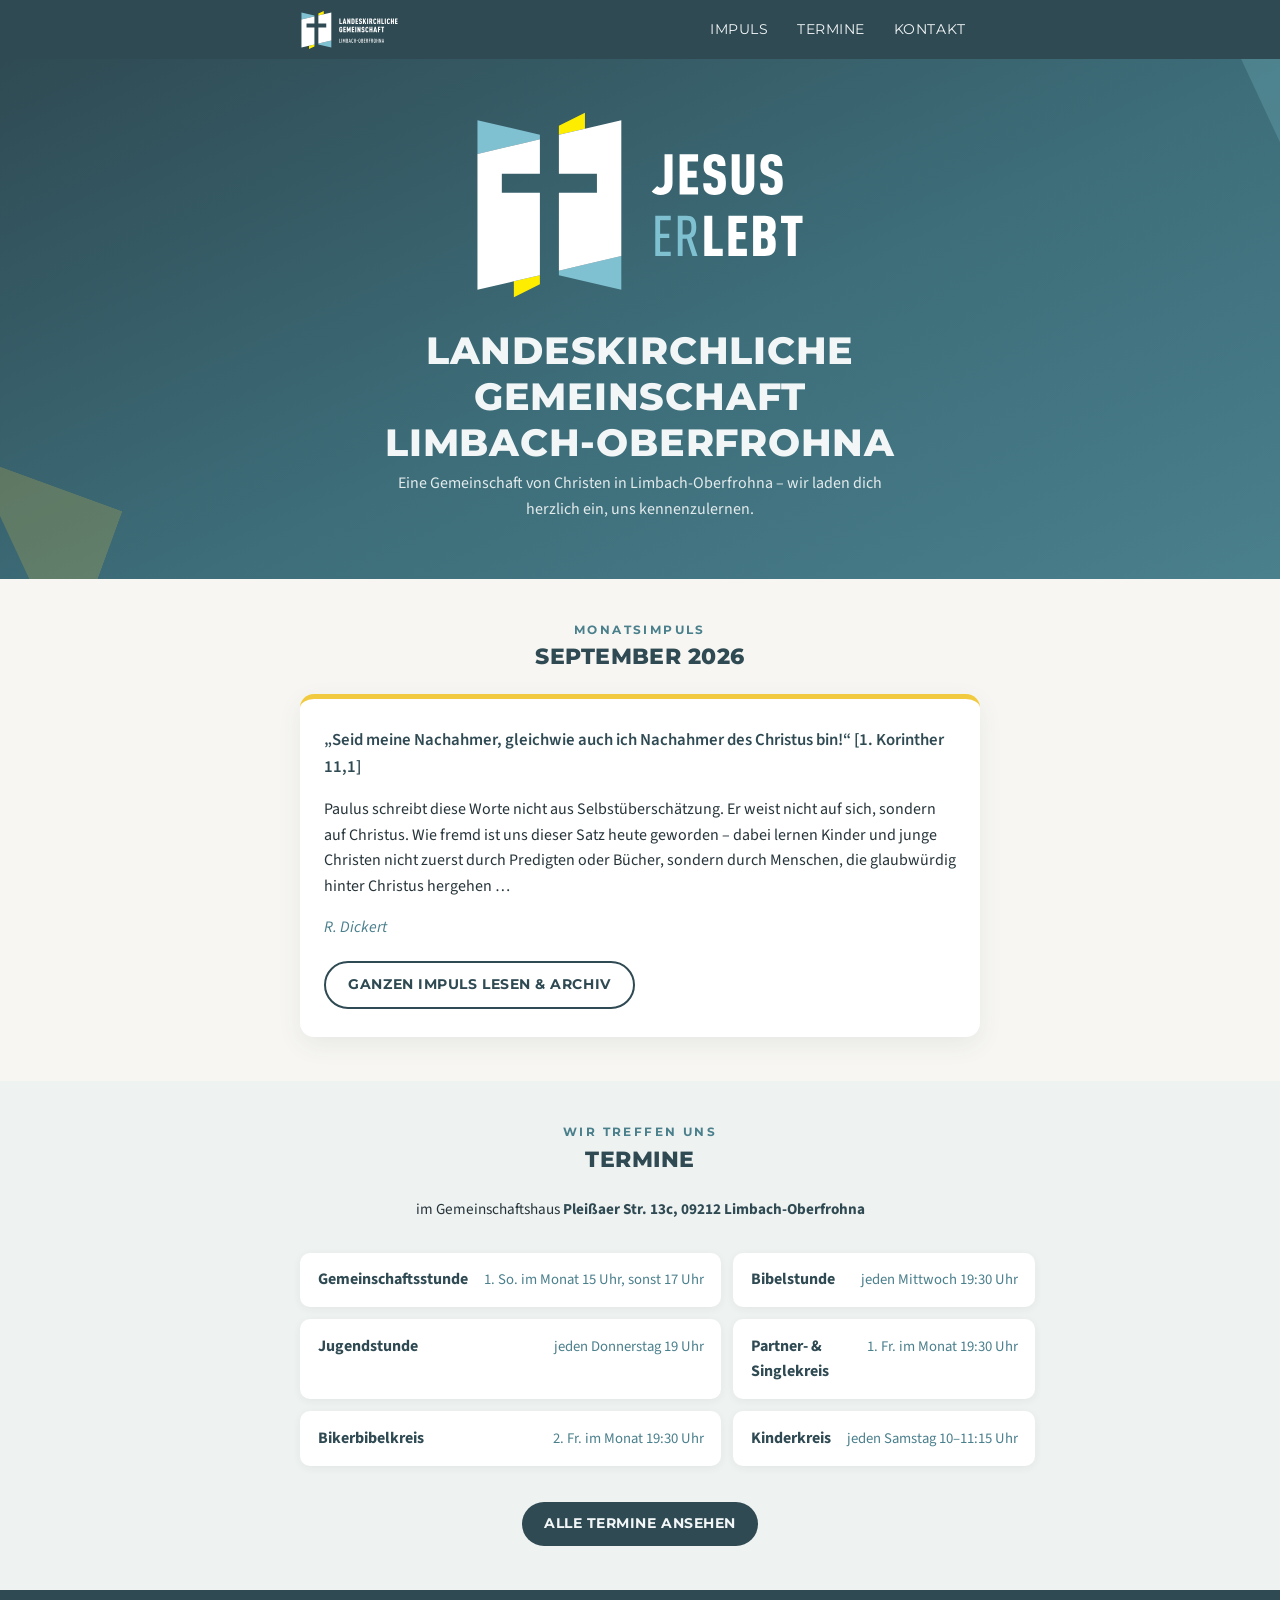
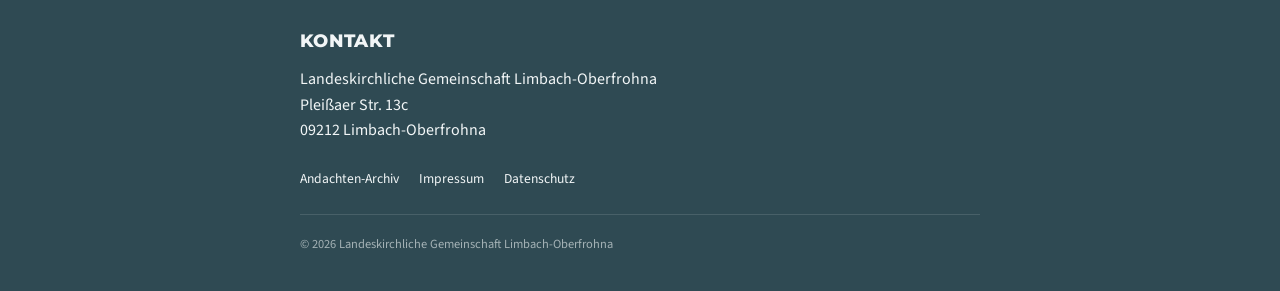
==== index.html @ 99385f54 "Termine-Bereich vereinfachen: eigene Termine-Seite Startseite entschlackt: unter dem Monatsimpuls bl" ====
<!doctype html>
<html lang="de">
<head>
  <meta charset="UTF-8">
  <meta name="viewport" content="width=device-width, initial-scale=1">
  <title>Landeskirchliche Gemeinschaft Limbach-Oberfrohna</title>
  <meta name="description" content="Landeskirchliche Gemeinschaft Limbach-Oberfrohna – Termine und monatlicher Impuls. Wir treffen uns im Gemeinschaftshaus Pleißaer Str. 13c.">
  <link rel="icon" href="assets/img/logo.svg" type="image/svg+xml">
  <link rel="preconnect" href="https://fonts.googleapis.com">
  <link rel="preconnect" href="https://fonts.gstatic.com" crossorigin>
  <link href="https://fonts.googleapis.com/css2?family=Montserrat:wght@700;800&family=Source+Sans+3:wght@400;600;700&display=swap" rel="stylesheet">
  <link rel="stylesheet" href="assets/css/style.css">
</head>
<body>

  <header class="site-header">
    <div class="container">
      <a href="#top" class="brand">
        <img src="assets/img/logo-navi.svg" alt="Landeskirchliche Gemeinschaft Limbach-Oberfrohna">
      </a>
      <button class="nav-toggle" aria-label="Menü öffnen" aria-expanded="false">&#9776;</button>
      <nav class="main-nav">
        <a href="#impuls">Impuls</a>
        <a href="#termine">Termine</a>
        <a href="#kontakt">Kontakt</a>
      </nav>
    </div>
  </header>

  <main id="top">

    <section class="hero">
      <div class="container">
        <img class="hero-logo" src="assets/img/logo-jesus-erlebt.svg" alt="Jesus erlebt – Landeskirchliche Gemeinschaft Limbach-Oberfrohna">
        <h1>Landeskirchliche Gemeinschaft<br>Limbach-Oberfrohna</h1>
        <p class="lead">Eine Gemeinschaft von Christen in Limbach-Oberfrohna – wir laden dich herzlich ein, uns kennenzulernen.</p>
      </div>
    </section>

    <section id="impuls">
      <div class="container">
        <h2 class="section-title"><span class="kicker">Monatsimpuls</span>September 2026</h2>
        <div class="impuls-card">
          <blockquote>„Seid meine Nachahmer, gleichwie auch ich Nachahmer des Christus bin!“ [1. Korinther 11,1]</blockquote>
          <p>Paulus schreibt diese Worte nicht aus Selbstüberschätzung. Er weist nicht auf sich, sondern auf Christus. Wie fremd ist uns dieser Satz heute geworden – dabei lernen Kinder und junge Christen nicht zuerst durch Predigten oder Bücher, sondern durch Menschen, die glaubwürdig hinter Christus hergehen …</p>
          <p class="impuls-author">R. Dickert</p>
          <a class="btn btn-outline" href="archiv.html">Ganzen Impuls lesen &amp; Archiv</a>
        </div>
      </div>
    </section>

    <section id="termine" class="termine">
      <div class="container">
        <h2 class="section-title"><span class="kicker">Wir treffen uns</span>Termine</h2>

        <p class="meeting-place">im Gemeinschaftshaus <strong>Pleißaer Str. 13c, 09212 Limbach-Oberfrohna</strong></p>

        <ul class="schedule-list">
          <li><span class="what">Gemeinschaftsstunde</span><span class="when">1. So. im Monat 15 Uhr, sonst 17 Uhr</span></li>
          <li><span class="what">Bibelstunde</span><span class="when">jeden Mittwoch 19:30 Uhr</span></li>
          <li><span class="what">Jugendstunde</span><span class="when">jeden Donnerstag 19 Uhr</span></li>
          <li><span class="what">Partner- &amp; Singlekreis</span><span class="when">1. Fr. im Monat 19:30 Uhr</span></li>
          <li><span class="what">Bikerbibelkreis</span><span class="when">2. Fr. im Monat 19:30 Uhr</span></li>
          <li><span class="what">Kinderkreis</span><span class="when">jeden Samstag 10–11:15 Uhr</span></li>
        </ul>

        <div class="termine-cta">
          <a class="btn" href="termine.html">Alle Termine ansehen</a>
        </div>
      </div>
    </section>

  </main>

  <footer class="site-footer" id="kontakt">
    <div class="container">
      <h2>Kontakt</h2>
      <address>
        Landeskirchliche Gemeinschaft Limbach-Oberfrohna<br>
        Pleißaer Str. 13c<br>
        09212 Limbach-Oberfrohna
      </address>
      <ul class="footer-links">
        <li><a href="archiv.html">Andachten-Archiv</a></li>
        <li><a href="impressum.html">Impressum</a></li>
        <li><a href="datenschutz.html">Datenschutz</a></li>
      </ul>
      <p class="copyright">© <span id="year">2026</span> Landeskirchliche Gemeinschaft Limbach-Oberfrohna</p>
    </div>
  </footer>

  <script src="assets/js/main.js"></script>
</body>
</html>
---- assets/css/style.css ----
/* ==========================================================
   Landeskirchliche Gemeinschaft Limbach-Oberfrohna
   Mobile-first Stylesheet
   ========================================================== */

:root {
  --color-dark: #2f4a53;
  --color-dark-2: #3d6e7a;
  --color-teal: #4a7f8c;
  --color-teal-light: #7fc1cc;
  --color-yellow: #f2ca3f;
  --color-bg: #f7f6f2;
  --color-text: #26343a;
  --color-text-light: #f2f6f7;
  --font-heading: 'Montserrat', 'Segoe UI', Arial, sans-serif;
  --font-body: 'Source Sans 3', 'Segoe UI', Arial, sans-serif;
  --max-width: 720px;
}

* { box-sizing: border-box; }

html {
  scroll-behavior: smooth;
  background: var(--color-dark);
  overflow-x: hidden;
}

body {
  margin: 0;
  font-family: var(--font-body);
  color: var(--color-text);
  background: var(--color-bg);
  line-height: 1.6;
  overflow-x: hidden;
}

img { max-width: 100%; display: block; }

a { color: inherit; }

h1, h2, h3 {
  font-family: var(--font-heading);
  font-weight: 800;
  text-transform: uppercase;
  letter-spacing: 0.02em;
  line-height: 1.2;
}

.container {
  max-width: var(--max-width);
  margin: 0 auto;
  padding: 0 1.25rem;
}

/* ---------- Header ---------- */

.site-header {
  position: sticky;
  top: 0;
  z-index: 50;
  background: var(--color-dark);
  color: var(--color-text-light);
}

.site-header .container {
  position: relative;
  display: flex;
  align-items: center;
  justify-content: space-between;
  padding-top: 0.6rem;
  padding-bottom: 0.6rem;
}

.brand {
  display: flex;
  align-items: center;
  gap: 0.6rem;
  text-decoration: none;
  color: var(--color-text-light);
}

.brand img { height: 40px; width: auto; max-width: 70vw; }

.nav-toggle {
  background: none;
  border: 0;
  color: var(--color-text-light);
  font-size: 1.6rem;
  line-height: 1;
  padding: 0.25rem 0.4rem;
  cursor: pointer;
}

.main-nav {
  display: none;
  flex-direction: column;
  position: absolute;
  top: 100%;
  left: 0;
  right: 0;
  background: var(--color-dark);
  border-top: 1px solid rgba(255,255,255,0.12);
  box-shadow: 0 8px 16px rgba(0,0,0,0.15);
}

.main-nav.open { display: flex; }

.main-nav a {
  display: block;
  padding: 0.85rem 1.25rem;
  color: var(--color-text-light);
  text-decoration: none;
  font-family: var(--font-heading);
  font-size: 0.85rem;
  letter-spacing: 0.04em;
  text-transform: uppercase;
  border-top: 1px solid rgba(255,255,255,0.08);
}

.main-nav a:hover { color: var(--color-yellow); }

/* ---------- Hero ---------- */

.hero {
  position: relative;
  overflow: hidden;
  background: linear-gradient(155deg, var(--color-dark) 0%, var(--color-dark-2) 55%, var(--color-teal) 100%);
  color: var(--color-text-light);
  padding: 3rem 0 3.5rem;
  margin-top: -1px;
  text-align: center;
}

.hero::before,
.hero::after {
  content: "";
  position: absolute;
  opacity: 0.5;
}

.hero::before {
  width: 220px;
  height: 220px;
  background: var(--color-teal-light);
  top: -90px;
  right: -80px;
  transform: rotate(20deg);
  clip-path: polygon(0 0, 100% 0, 100% 100%);
  opacity: 0.25;
}

.hero::after {
  width: 160px;
  height: 160px;
  background: var(--color-yellow);
  bottom: -60px;
  left: -60px;
  transform: rotate(20deg);
  clip-path: polygon(0 0, 100% 0, 100% 100%);
  opacity: 0.2;
}

.hero-logo {
  width: min(340px, 82%);
  height: auto;
  margin: 0 auto 1.5rem;
  position: relative;
  z-index: 1;
}

.hero h1 {
  font-size: 1.9rem;
  margin: 0 0 0.35rem;
  position: relative;
  z-index: 1;
}

.hero p.lead {
  max-width: 32rem;
  margin: 0 auto;
  color: var(--color-text-light);
  opacity: 0.92;
  position: relative;
  z-index: 1;
}

/* ---------- Sections ---------- */

section { padding: 2.75rem 0; }

.section-title {
  font-size: 1.4rem;
  color: var(--color-dark);
  margin: 0 0 1.5rem;
  text-align: center;
}

.section-title .kicker {
  display: block;
  font-family: var(--font-heading);
  font-size: 0.75rem;
  font-weight: 700;
  letter-spacing: 0.2em;
  color: var(--color-teal);
  margin-bottom: 0.4rem;
}

/* ---------- Impuls ---------- */

.impuls-card {
  background: #fff;
  border-radius: 14px;
  padding: 1.75rem 1.5rem;
  box-shadow: 0 8px 24px rgba(47, 74, 83, 0.08);
  border-top: 5px solid var(--color-yellow);
}

.impuls-card blockquote {
  margin: 0 0 1rem;
  font-size: 1.05rem;
  font-weight: 600;
  color: var(--color-dark);
}

.impuls-card p { margin: 0 0 1rem; }

.impuls-author {
  font-style: italic;
  color: var(--color-teal);
  margin-bottom: 1.25rem !important;
}

.btn {
  display: inline-block;
  font-family: var(--font-heading);
  font-weight: 700;
  font-size: 0.85rem;
  letter-spacing: 0.04em;
  text-transform: uppercase;
  text-decoration: none;
  padding: 0.7rem 1.4rem;
  border-radius: 999px;
  background: var(--color-dark);
  color: var(--color-text-light);
  transition: background 0.2s ease;
}

.btn:hover { background: var(--color-teal); }

.btn-outline {
  background: transparent;
  border: 2px solid var(--color-dark);
  color: var(--color-dark);
}

/* ---------- Termine ---------- */

.termine { background: #eef2f0; }

.schedule-list {
  list-style: none;
  margin: 0 0 2.25rem;
  padding: 0;
  display: grid;
  gap: 0.75rem;
}

.schedule-list li {
  background: #fff;
  border-radius: 10px;
  padding: 0.9rem 1.1rem;
  display: flex;
  justify-content: space-between;
  align-items: baseline;
  gap: 1rem;
  box-shadow: 0 2px 8px rgba(47, 74, 83, 0.06);
}

.schedule-list .what {
  font-weight: 700;
  color: var(--color-dark);
}

.schedule-list .when {
  color: var(--color-teal);
  font-size: 0.92rem;
  text-align: right;
  white-space: nowrap;
}

.meeting-place {
  text-align: center;
  color: var(--color-text);
  margin-bottom: 2rem;
  font-size: 0.95rem;
}

.meeting-place strong { color: var(--color-dark); }

.termine-cta {
  text-align: center;
  margin-top: 0.5rem;
}

.termine h3 {
  font-size: 1rem;
  color: var(--color-dark);
  margin: 2rem 0 0.75rem;
}

/* ---------- Termine-Seite ---------- */

.next-hint {
  text-align: center;
  font-size: 0.9rem;
  color: #6b7a7e;
  margin: -1rem 0 2rem;
}

.next-hint .hl {
  color: var(--color-dark);
  font-weight: 700;
  background: rgba(242, 202, 63, 0.35);
  padding: 0.05em 0.35em;
  border-radius: 4px;
}

.page-content.termine h2 {
  font-size: 1.05rem;
  color: var(--color-dark);
  margin: 2.25rem 0 0.75rem;
}

tr.is-next td {
  background: rgba(242, 202, 63, 0.18);
  font-weight: 700;
  color: var(--color-dark);
}

tr.is-next td:first-child {
  box-shadow: inset 4px 0 0 var(--color-yellow);
}

.table-scroll {
  overflow-x: auto;
  background: #fff;
  border-radius: 10px;
  box-shadow: 0 2px 8px rgba(47, 74, 83, 0.06);
  margin-bottom: 1rem;
  -webkit-overflow-scrolling: touch;
}

table {
  width: 100%;
  border-collapse: collapse;
  font-size: 0.85rem;
  min-width: 420px;
}

caption {
  text-align: left;
  font-family: var(--font-heading);
  font-weight: 700;
  font-size: 0.78rem;
  letter-spacing: 0.05em;
  text-transform: uppercase;
  color: var(--color-teal);
  padding: 0.75rem 1rem 0.25rem;
}

th, td {
  text-align: left;
  padding: 0.55rem 0.75rem;
  border-bottom: 1px solid #e7e9e5;
  white-space: nowrap;
}

th {
  font-family: var(--font-heading);
  font-size: 0.7rem;
  letter-spacing: 0.04em;
  text-transform: uppercase;
  color: var(--color-dark);
}

tr:last-child td { border-bottom: none; }

.table-note {
  font-size: 0.82rem;
  color: #6b7a7e;
  text-align: center;
  margin: 0.5rem 0 0;
}

/* ---------- Footer ---------- */

.site-footer {
  background: var(--color-dark);
  color: var(--color-text-light);
  padding: 2.5rem 0 1.5rem;
}

.site-footer h2 {
  color: var(--color-text-light);
  font-size: 1.1rem;
  margin: 0 0 1rem;
}

.site-footer address {
  font-style: normal;
  margin-bottom: 1.5rem;
}

.footer-links {
  display: flex;
  flex-wrap: wrap;
  gap: 0.5rem 1.25rem;
  list-style: none;
  padding: 0;
  margin: 0 0 1.5rem;
  font-size: 0.85rem;
}

.footer-links a { text-decoration: none; }
.footer-links a:hover { color: var(--color-yellow); }

.copyright {
  font-size: 0.78rem;
  color: rgba(242,246,247,0.6);
  border-top: 1px solid rgba(255,255,255,0.12);
  padding-top: 1.25rem;
}

/* ---------- Simple pages (Archiv, Impressum, Datenschutz) ---------- */

.page-hero {
  background: var(--color-dark);
  color: var(--color-text-light);
  padding: 2.5rem 0;
  text-align: center;
}

.page-hero h1 { font-size: 1.6rem; margin: 0; }

.page-content { padding: 2.5rem 0 3.5rem; }

.page-content h2 { font-size: 1.15rem; color: var(--color-dark); margin-top: 2rem; }

.back-link {
  display: inline-block;
  margin-bottom: 1.5rem;
  font-size: 0.85rem;
  color: var(--color-teal);
  text-decoration: none;
}

.archive-entry {
  background: #fff;
  border-radius: 14px;
  padding: 1.5rem;
  box-shadow: 0 8px 24px rgba(47, 74, 83, 0.08);
  border-top: 5px solid var(--color-yellow);
  margin-bottom: 1.5rem;
}

.archive-entry time {
  display: block;
  font-family: var(--font-heading);
  font-size: 0.72rem;
  letter-spacing: 0.1em;
  text-transform: uppercase;
  color: var(--color-teal);
  margin-bottom: 0.5rem;
}

/* ---------- Larger screens ---------- */

@media (min-width: 640px) {
  .nav-toggle { display: none; }

  .main-nav {
    display: flex !important;
    flex-direction: row;
    position: static;
    background: none;
    border: 0;
    box-shadow: none;
  }

  .main-nav a {
    border-top: 0;
    padding: 0.4rem 0.9rem;
  }

  .hero h1 { font-size: 2.4rem; }

  .schedule-list { grid-template-columns: 1fr 1fr; }
}
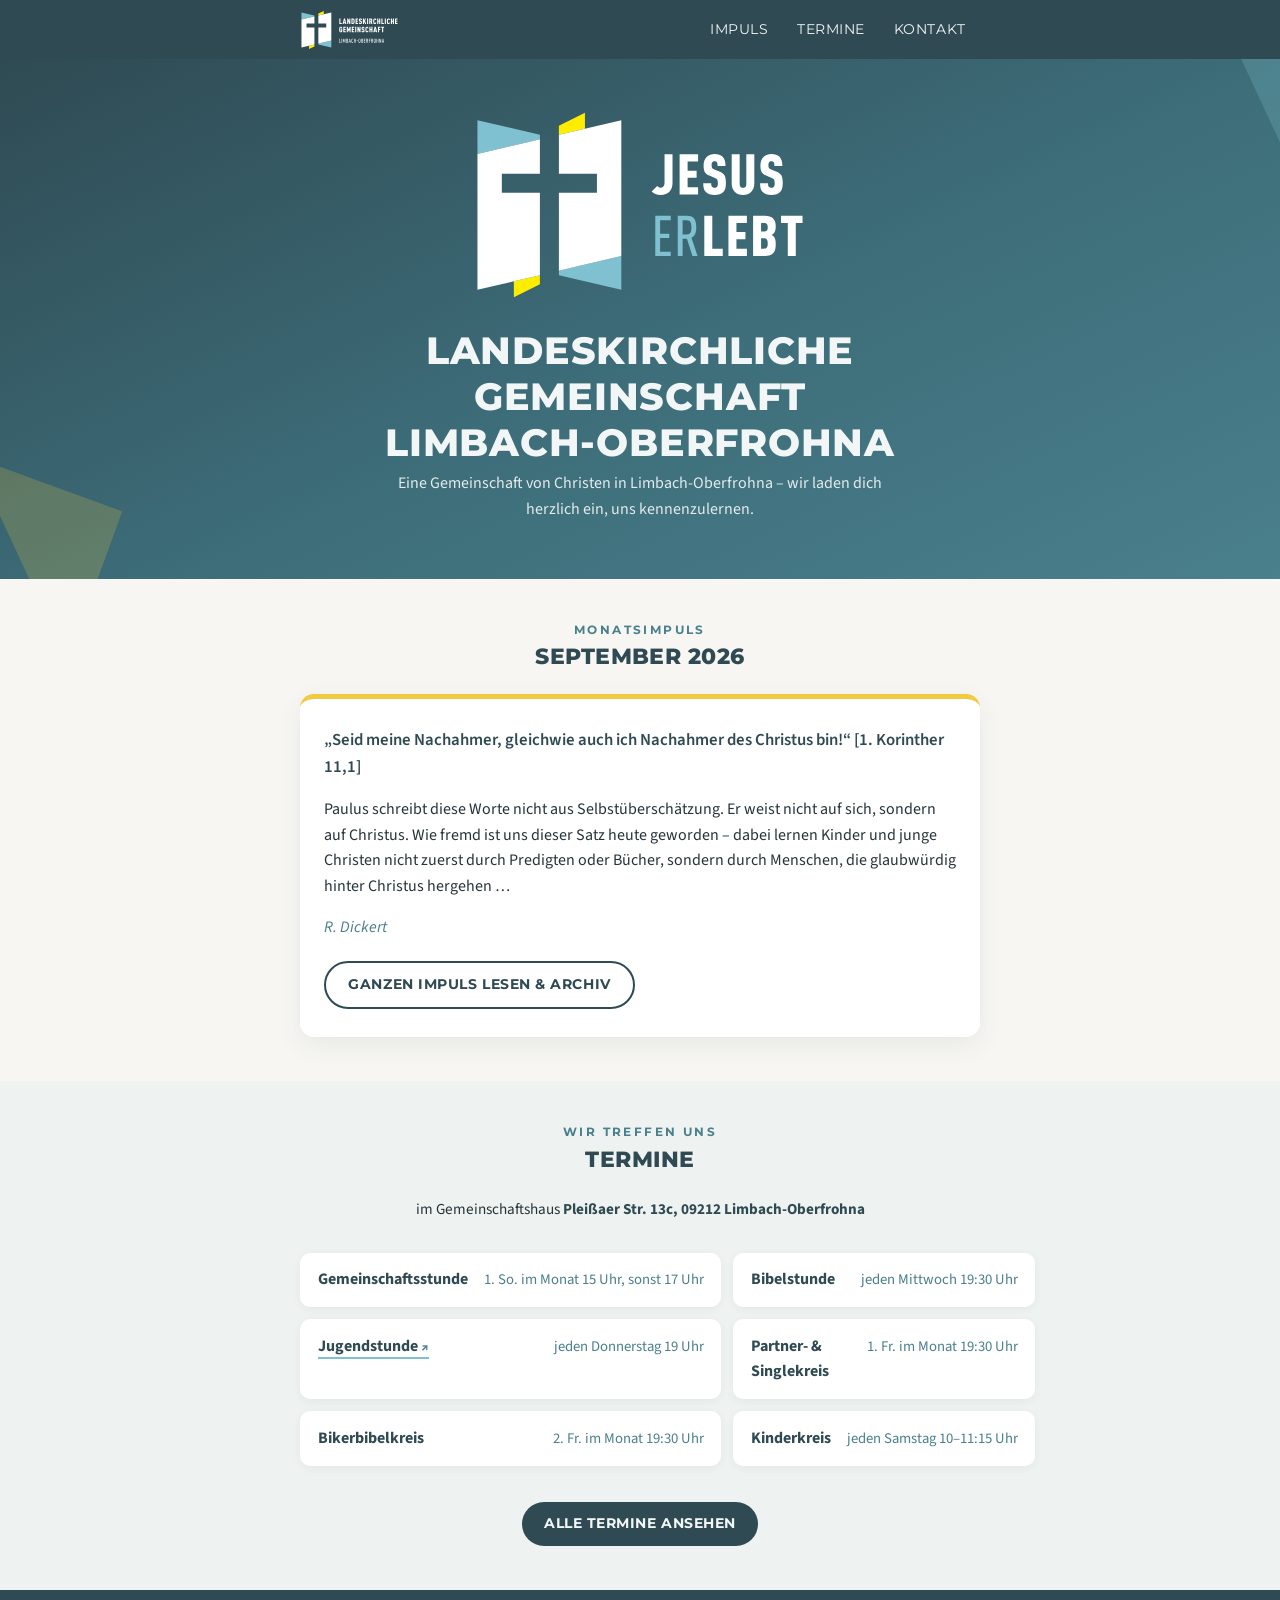
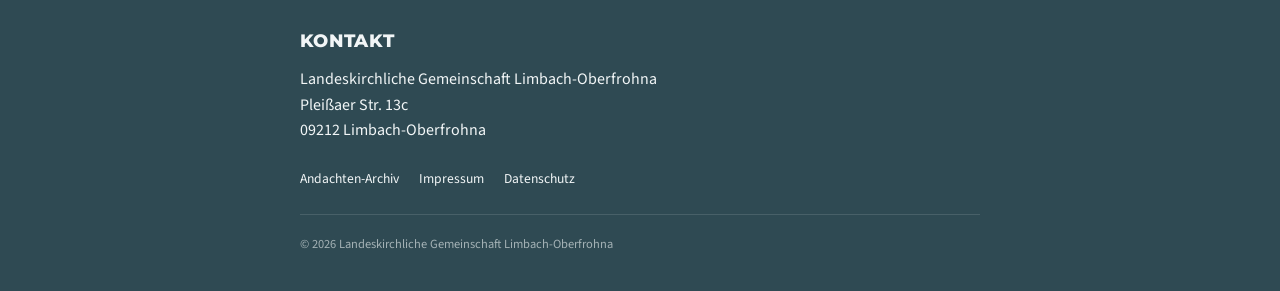
==== commit 5338911d: "Menü-Link auf Termine-Seite + ec-lo.de-Link für Jugend - Menüpunkt "Termine" verweist jetzt auf term" ====
--- a/index.html
+++ b/index.html
@@ -21,7 +21,7 @@
       <button class="nav-toggle" aria-label="Menü öffnen" aria-expanded="false">&#9776;</button>
       <nav class="main-nav">
         <a href="#impuls">Impuls</a>
-        <a href="#termine">Termine</a>
+        <a href="termine.html">Termine</a>
         <a href="#kontakt">Kontakt</a>
       </nav>
     </div>
@@ -58,7 +58,7 @@
         <ul class="schedule-list">
           <li><span class="what">Gemeinschaftsstunde</span><span class="when">1. So. im Monat 15 Uhr, sonst 17 Uhr</span></li>
           <li><span class="what">Bibelstunde</span><span class="when">jeden Mittwoch 19:30 Uhr</span></li>
-          <li><span class="what">Jugendstunde</span><span class="when">jeden Donnerstag 19 Uhr</span></li>
+          <li><span class="what"><a class="ext-link" href="https://ec-lo.de" target="_blank" rel="noopener">Jugendstunde</a></span><span class="when">jeden Donnerstag 19 Uhr</span></li>
           <li><span class="what">Partner- &amp; Singlekreis</span><span class="when">1. Fr. im Monat 19:30 Uhr</span></li>
           <li><span class="what">Bikerbibelkreis</span><span class="when">2. Fr. im Monat 19:30 Uhr</span></li>
           <li><span class="what">Kinderkreis</span><span class="when">jeden Samstag 10–11:15 Uhr</span></li>
--- a/assets/css/style.css
+++ b/assets/css/style.css
@@ -281,6 +281,23 @@
   color: var(--color-dark);
 }
 
+.schedule-list .what a {
+  color: var(--color-dark);
+  text-decoration: none;
+  border-bottom: 2px solid var(--color-teal-light);
+  transition: color 0.2s ease;
+}
+
+.schedule-list .what a:hover { color: var(--color-teal); }
+
+.ext-link::after {
+  content: "\2197"; /* ↗ */
+  font-size: 0.8em;
+  margin-left: 0.25em;
+  color: var(--color-teal);
+  border-bottom: 0;
+}
+
 .schedule-list .when {
   color: var(--color-teal);
   font-size: 0.92rem;
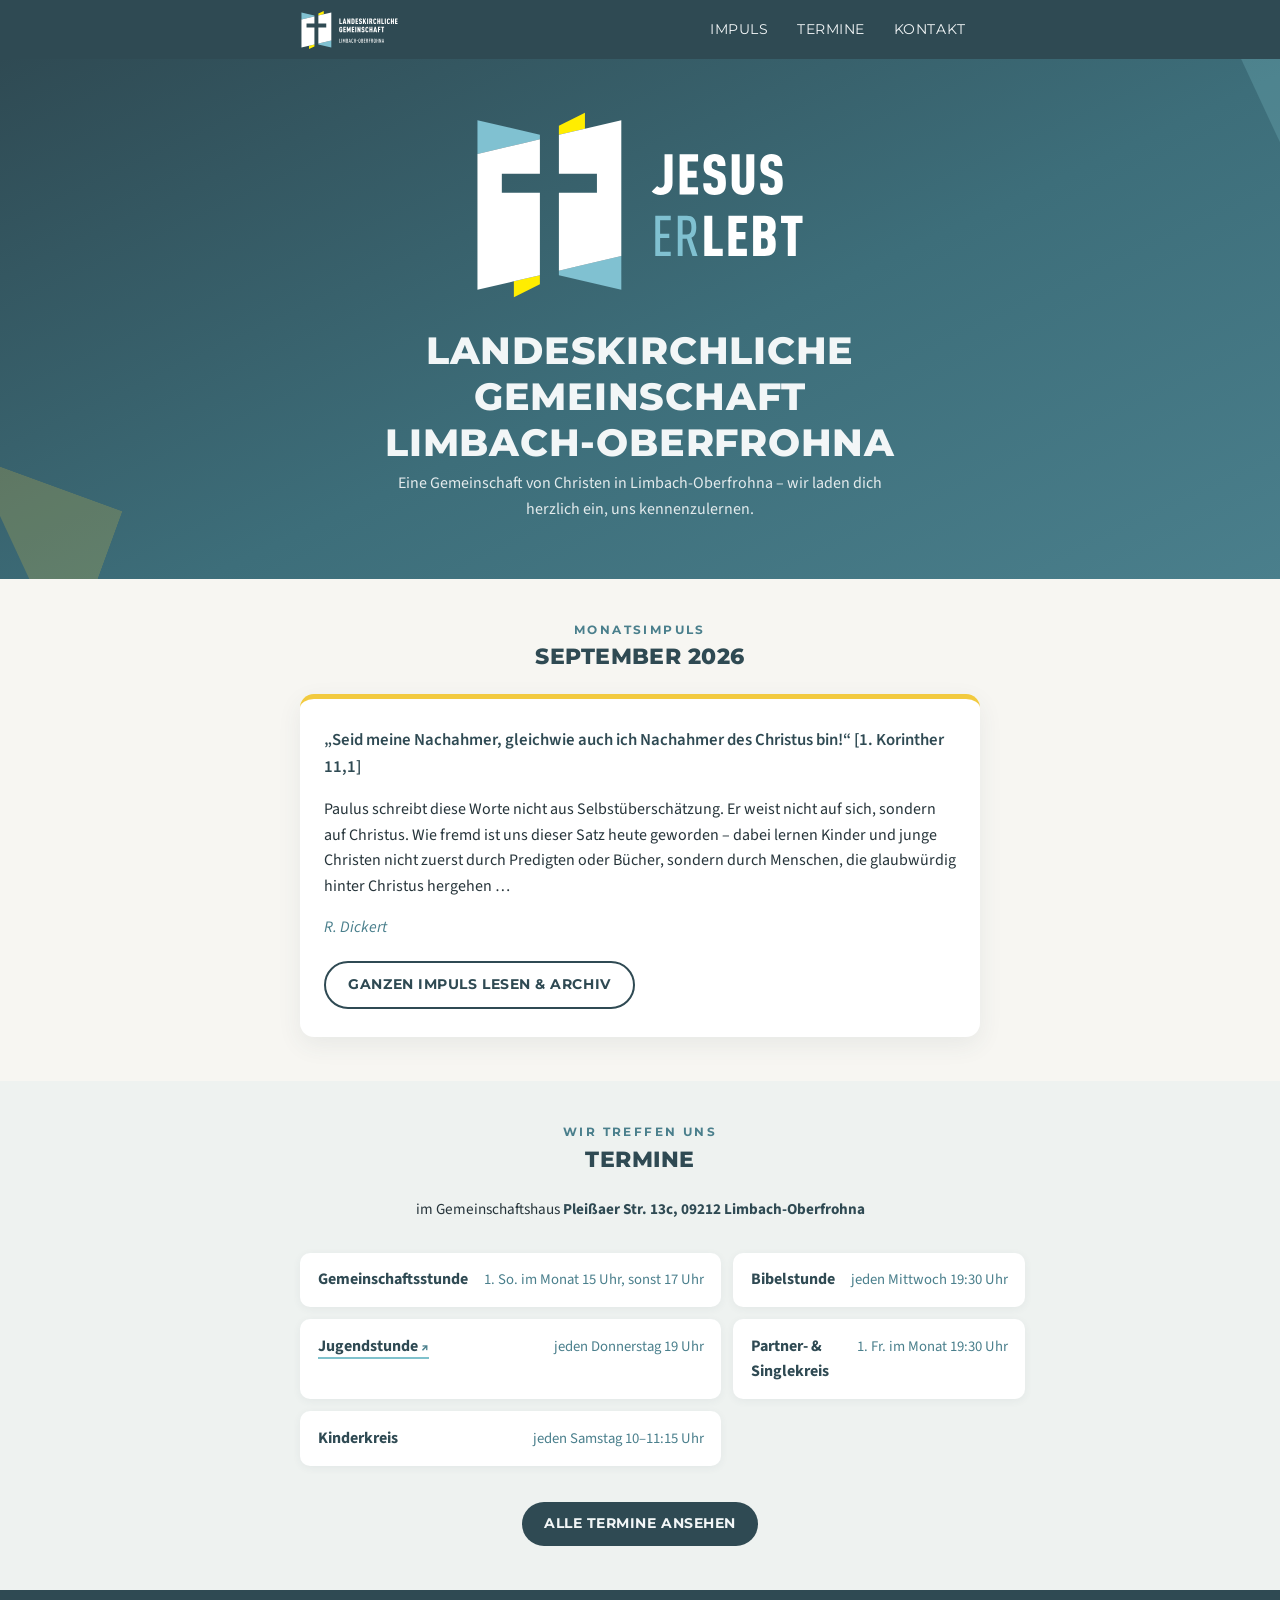
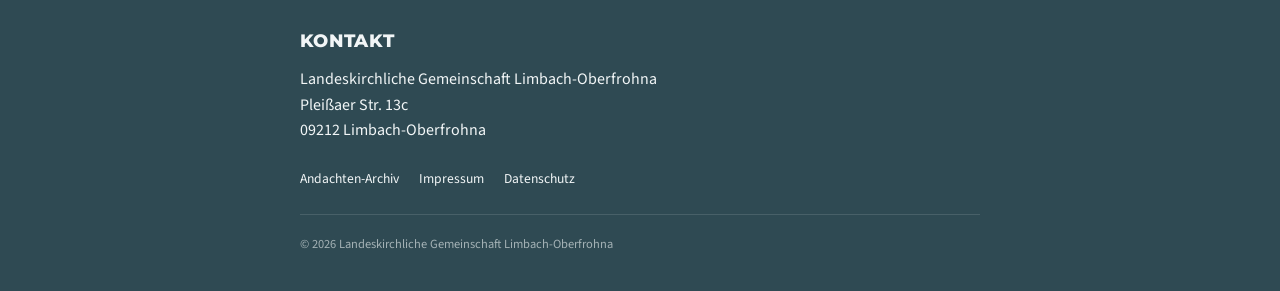
==== commit dcd39ceb: "Bikerbibelkreis aus Treffzeiten entfernen Der Bikerbibelkreis findet nicht mehr statt und wird daher" ====
--- a/index.html
+++ b/index.html
@@ -60,7 +60,6 @@
           <li><span class="what">Bibelstunde</span><span class="when">jeden Mittwoch 19:30 Uhr</span></li>
           <li><span class="what"><a class="ext-link" href="https://ec-lo.de" target="_blank" rel="noopener">Jugendstunde</a></span><span class="when">jeden Donnerstag 19 Uhr</span></li>
           <li><span class="what">Partner- &amp; Singlekreis</span><span class="when">1. Fr. im Monat 19:30 Uhr</span></li>
-          <li><span class="what">Bikerbibelkreis</span><span class="when">2. Fr. im Monat 19:30 Uhr</span></li>
           <li><span class="what">Kinderkreis</span><span class="when">jeden Samstag 10–11:15 Uhr</span></li>
         </ul>
 
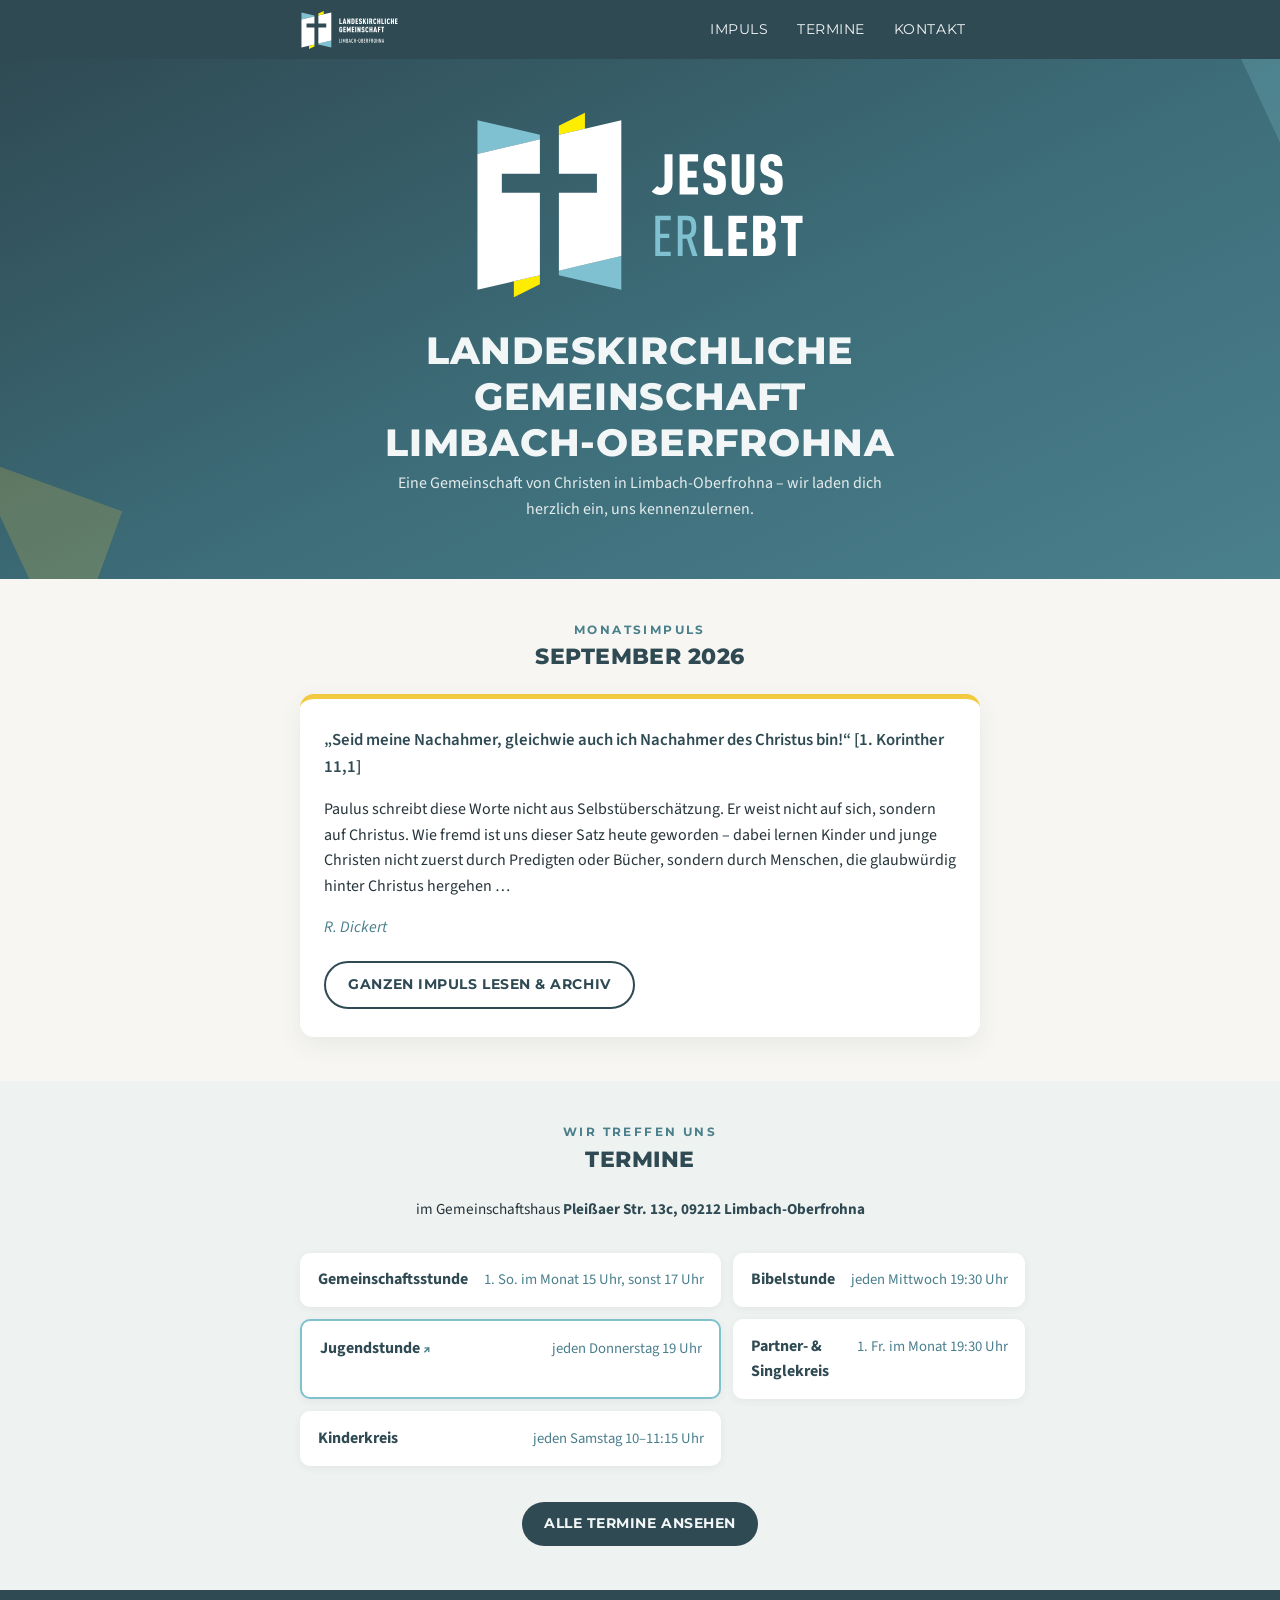
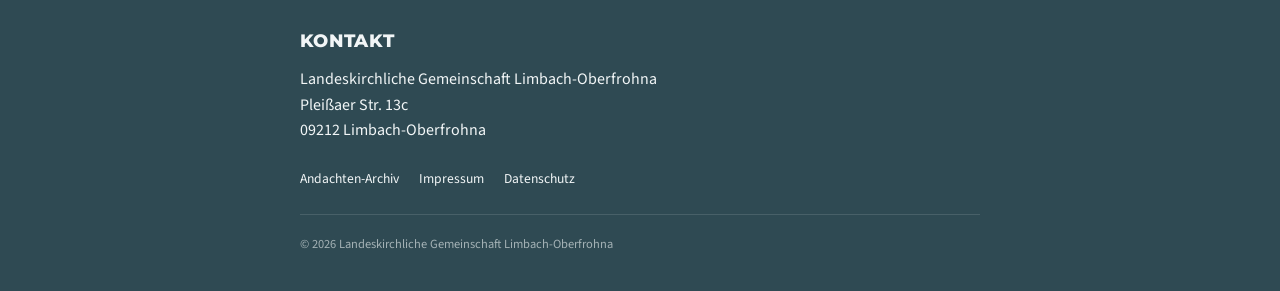
==== commit 9cbd522d: "Jugend-Termin: ganze Kachel als sichtbarer Link (ec-lo.de) Bisher war nur das Wort "Jugendstunde" ve" ====
--- a/index.html
+++ b/index.html
@@ -58,7 +58,7 @@
         <ul class="schedule-list">
           <li><span class="what">Gemeinschaftsstunde</span><span class="when">1. So. im Monat 15 Uhr, sonst 17 Uhr</span></li>
           <li><span class="what">Bibelstunde</span><span class="when">jeden Mittwoch 19:30 Uhr</span></li>
-          <li><span class="what"><a class="ext-link" href="https://ec-lo.de" target="_blank" rel="noopener">Jugendstunde</a></span><span class="when">jeden Donnerstag 19 Uhr</span></li>
+          <li class="is-link"><a href="https://ec-lo.de" target="_blank" rel="noopener" aria-label="Jugendstunde – zur Website ec-lo.de (öffnet in neuem Tab)"><span class="what ext-link">Jugendstunde</span><span class="when">jeden Donnerstag 19 Uhr</span></a></li>
           <li><span class="what">Partner- &amp; Singlekreis</span><span class="when">1. Fr. im Monat 19:30 Uhr</span></li>
           <li><span class="what">Kinderkreis</span><span class="when">jeden Samstag 10–11:15 Uhr</span></li>
         </ul>
--- a/assets/css/style.css
+++ b/assets/css/style.css
@@ -281,21 +281,51 @@
   color: var(--color-dark);
 }
 
-.schedule-list .what a {
-  color: var(--color-dark);
+/* Jugend-Kachel: die gesamte Kachel ist ein sichtbarer Link (→ ec-lo.de) */
+.schedule-list li.is-link {
+  padding: 0;
+  align-items: stretch; /* statt baseline: Link füllt die volle Kachelhöhe */
+  border: 2px solid var(--color-teal-light);
+  transition: border-color 0.2s ease, box-shadow 0.2s ease;
+}
+
+.schedule-list li.is-link > a {
+  flex: 1; /* Link füllt die volle Kachelbreite */
+  display: flex;
+  justify-content: space-between;
+  align-items: baseline;
+  gap: 1rem;
+  padding: 0.9rem 1.1rem;
+  border-radius: inherit;
   text-decoration: none;
-  border-bottom: 2px solid var(--color-teal-light);
-  transition: color 0.2s ease;
-}
-
-.schedule-list .what a:hover { color: var(--color-teal); }
+  color: inherit;
+  transition: background 0.2s ease;
+}
+
+.schedule-list li.is-link:hover,
+.schedule-list li.is-link:focus-within {
+  border-color: var(--color-teal);
+  box-shadow: 0 6px 16px rgba(47, 74, 83, 0.12);
+}
+
+.schedule-list li.is-link > a:hover,
+.schedule-list li.is-link > a:focus-visible {
+  background: rgba(127, 193, 204, 0.14);
+}
+
+.schedule-list li.is-link > a:focus-visible {
+  outline: 2px solid var(--color-teal);
+  outline-offset: 2px;
+}
+
+.schedule-list li.is-link > a:hover .what { color: var(--color-teal); }
 
 .ext-link::after {
   content: "\2197"; /* ↗ */
+  display: inline-block;
   font-size: 0.8em;
   margin-left: 0.25em;
   color: var(--color-teal);
-  border-bottom: 0;
 }
 
 .schedule-list .when {
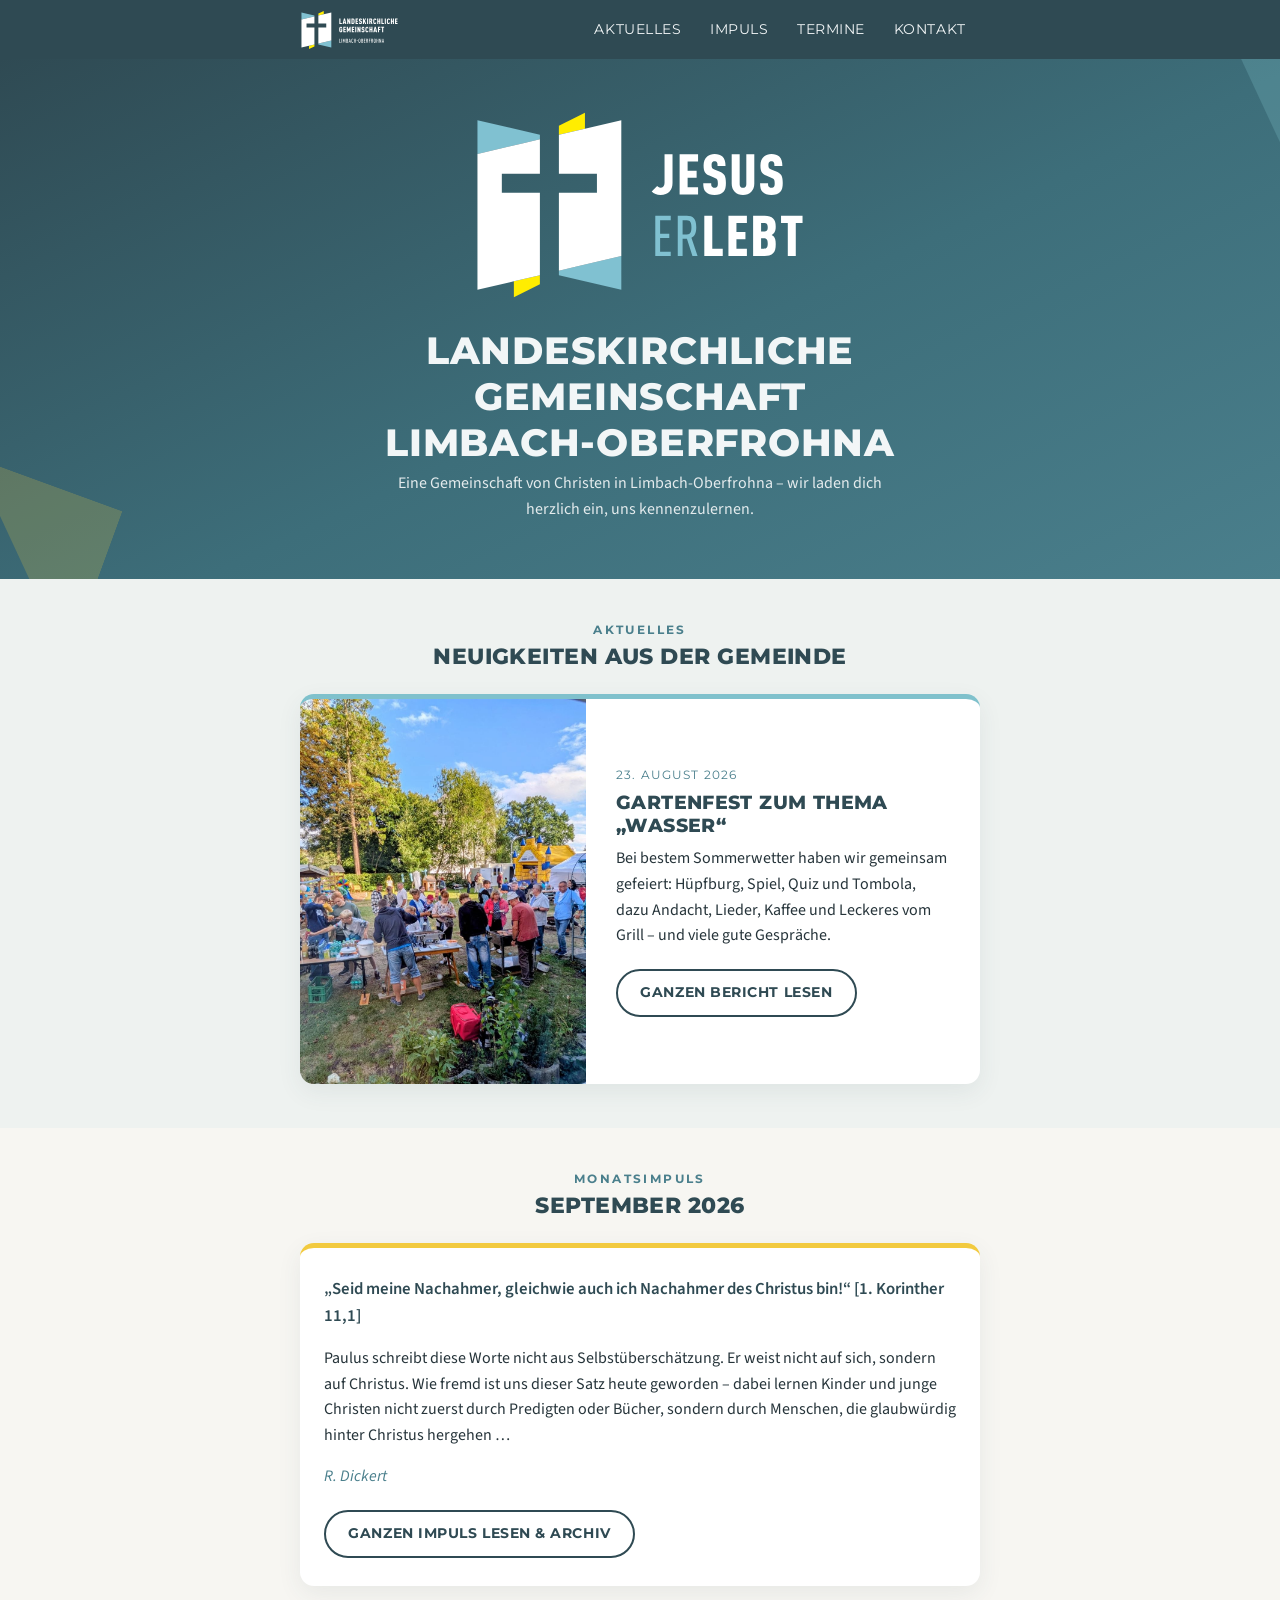
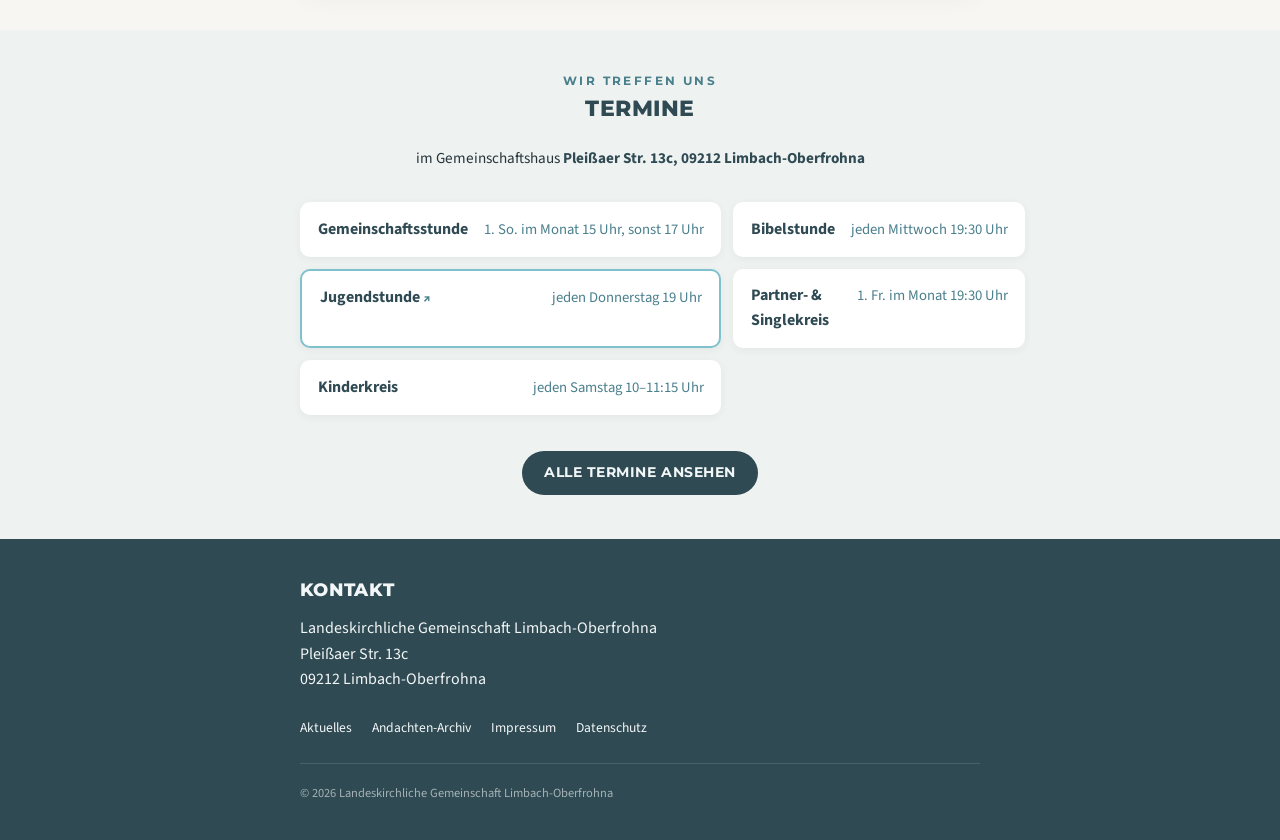
==== commit b46daf0e: "News-Bereich: Aktuelles-Teaser mit Bild + news.html; Gartenfest-Bericht - Startseite: neuer Abschnit" ====
--- a/index.html
+++ b/index.html
@@ -20,6 +20,7 @@
       </a>
       <button class="nav-toggle" aria-label="Menü öffnen" aria-expanded="false">&#9776;</button>
       <nav class="main-nav">
+        <a href="#news">Aktuelles</a>
         <a href="#impuls">Impuls</a>
         <a href="termine.html">Termine</a>
         <a href="#kontakt">Kontakt</a>
@@ -34,6 +35,23 @@
         <img class="hero-logo" src="assets/img/logo-jesus-erlebt.svg" alt="Jesus erlebt – Landeskirchliche Gemeinschaft Limbach-Oberfrohna">
         <h1>Landeskirchliche Gemeinschaft<br>Limbach-Oberfrohna</h1>
         <p class="lead">Eine Gemeinschaft von Christen in Limbach-Oberfrohna – wir laden dich herzlich ein, uns kennenzulernen.</p>
+      </div>
+    </section>
+
+    <section id="news" class="news">
+      <div class="container">
+        <h2 class="section-title"><span class="kicker">Aktuelles</span>Neuigkeiten aus der Gemeinde</h2>
+        <a class="news-teaser" href="news.html#gartenfest-2026">
+          <figure class="news-teaser__media">
+            <img src="assets/img/gartenfest-2026.jpg" alt="Gäste beim Gartenfest der Landeskirchlichen Gemeinschaft Limbach-Oberfrohna – Hüpfburg, Grill und Begegnung im Garten" loading="lazy">
+          </figure>
+          <div class="news-teaser__body">
+            <span class="news-teaser__date">23. August 2026</span>
+            <h3 class="news-teaser__title">Gartenfest zum Thema „Wasser“</h3>
+            <p>Bei bestem Sommerwetter haben wir gemeinsam gefeiert: Hüpfburg, Spiel, Quiz und Tombola, dazu Andacht, Lieder, Kaffee und Leckeres vom Grill – und viele gute Gespräche.</p>
+            <span class="btn btn-outline">Ganzen Bericht lesen</span>
+          </div>
+        </a>
       </div>
     </section>
 
@@ -80,6 +98,7 @@
         09212 Limbach-Oberfrohna
       </address>
       <ul class="footer-links">
+        <li><a href="news.html">Aktuelles</a></li>
         <li><a href="archiv.html">Andachten-Archiv</a></li>
         <li><a href="impressum.html">Impressum</a></li>
         <li><a href="datenschutz.html">Datenschutz</a></li>
--- a/assets/css/style.css
+++ b/assets/css/style.css
@@ -253,6 +253,84 @@
   color: var(--color-dark);
 }
 
+/* ---------- Aktuelles / News-Teaser (Startseite) ---------- */
+
+.news { background: #eef2f0; }
+
+.news-teaser {
+  display: block;
+  background: #fff;
+  border-radius: 14px;
+  overflow: hidden;
+  box-shadow: 0 8px 24px rgba(47, 74, 83, 0.08);
+  border-top: 5px solid var(--color-teal-light);
+}
+
+/* Gesamte Kachel ist ein Link (→ news.html) */
+a.news-teaser {
+  text-decoration: none;
+  color: inherit;
+  transition: box-shadow 0.2s ease;
+}
+
+a.news-teaser:hover { box-shadow: 0 12px 28px rgba(47, 74, 83, 0.16); }
+
+a.news-teaser:hover .btn-outline {
+  background: var(--color-dark);
+  color: var(--color-text-light);
+}
+
+a.news-teaser:focus-visible {
+  outline: 2px solid var(--color-teal);
+  outline-offset: 3px;
+}
+
+.news-teaser__media { margin: 0; }
+
+.news-teaser__media img {
+  width: 100%;
+  height: 220px;
+  object-fit: cover;
+}
+
+.news-teaser__body { padding: 1.6rem 1.5rem 1.75rem; }
+
+.news-teaser__date {
+  display: block;
+  font-family: var(--font-heading);
+  font-size: 0.72rem;
+  letter-spacing: 0.1em;
+  text-transform: uppercase;
+  color: var(--color-teal);
+  margin-bottom: 0.4rem;
+}
+
+.news-teaser__title {
+  font-size: 1.2rem;
+  color: var(--color-dark);
+  margin: 0 0 0.6rem;
+}
+
+.news-teaser__body p { margin: 0 0 1.25rem; }
+
+@media (min-width: 640px) {
+  .news-teaser {
+    display: grid;
+    grid-template-columns: 42% 1fr;
+    align-items: stretch;
+  }
+
+  .news-teaser__media img {
+    height: 100%;
+    min-height: 240px;
+  }
+
+  .news-teaser__body {
+    padding: 1.9rem;
+    align-self: center;
+  }
+}
+
 /* ---------- Termine ---------- */
 
 .termine { background: #eef2f0; }
@@ -520,6 +598,65 @@
   margin-bottom: 0.5rem;
 }
 
+/* ---------- News-Beiträge (news.html) ---------- */
+
+.news-post {
+  background: #fff;
+  border-radius: 14px;
+  overflow: hidden;
+  box-shadow: 0 8px 24px rgba(47, 74, 83, 0.08);
+  border-top: 5px solid var(--color-teal-light);
+  margin-bottom: 2rem;
+}
+
+.news-post__media { margin: 0; }
+
+.news-post__media img {
+  width: 100%;
+  max-height: 460px;
+  object-fit: cover;
+}
+
+.news-post__body { padding: 1.5rem; }
+
+.news-post time {
+  display: block;
+  font-family: var(--font-heading);
+  font-size: 0.72rem;
+  letter-spacing: 0.1em;
+  text-transform: uppercase;
+  color: var(--color-teal);
+  margin-bottom: 0.5rem;
+}
+
+.news-post h2 {
+  font-size: 1.3rem;
+  color: var(--color-dark);
+  margin: 0 0 0.9rem;
+}
+
+.news-post p { margin: 0 0 1rem; }
+
+.news-post__figure { margin: 1.5rem 0 0.5rem; }
+
+.news-post__figure img {
+  border-radius: 10px;
+  width: 100%;
+}
+
+.news-post__figure figcaption {
+  font-size: 0.8rem;
+  color: #6b7a7e;
+  margin-top: 0.5rem;
+}
+
+/* Einladungs-Flyer (Hochformat) nicht auf volle Breite strecken */
+.news-post__figure.is-flyer {
+  max-width: 420px;
+  margin-left: auto;
+  margin-right: auto;
+}
+
 /* ---------- Larger screens ---------- */
 
 @media (min-width: 640px) {
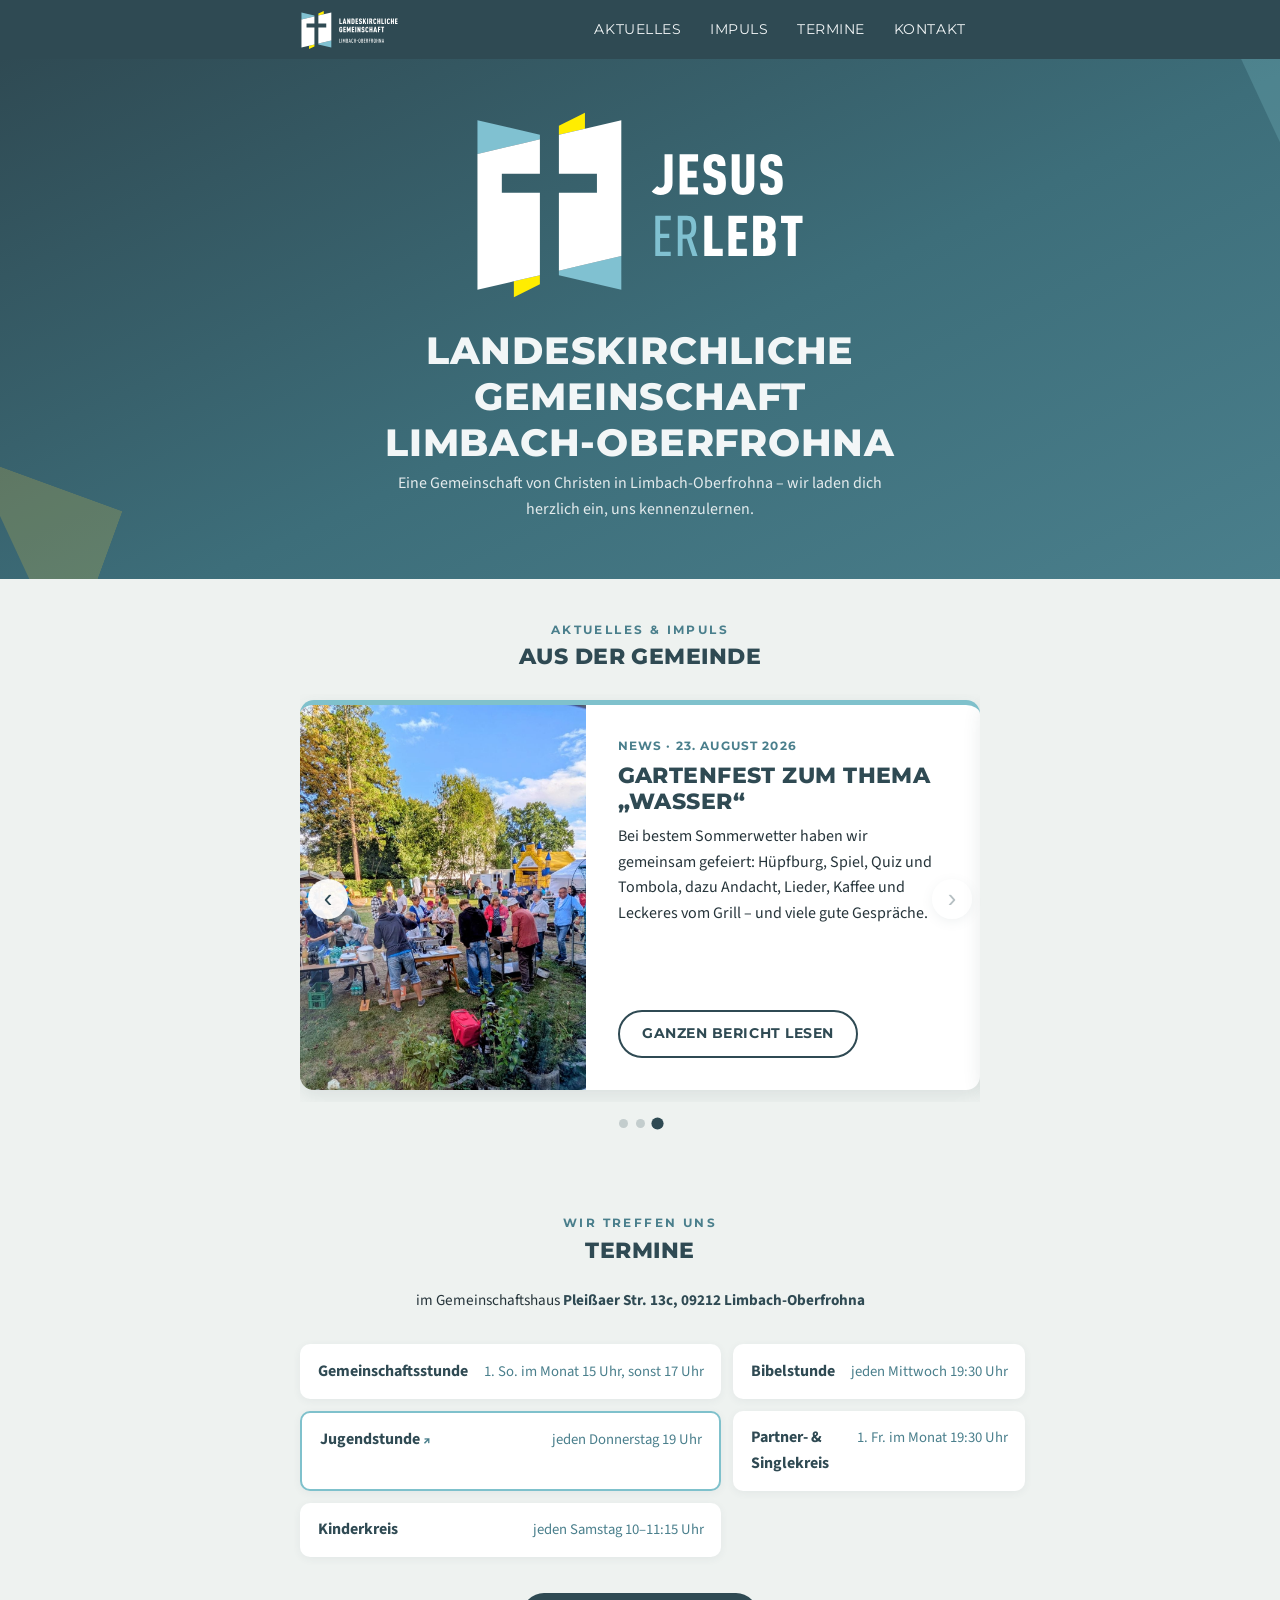
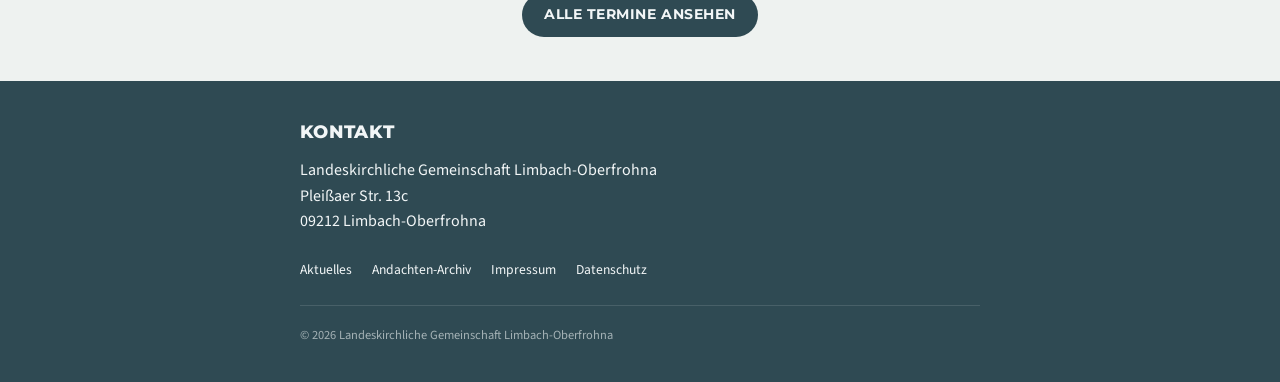
==== commit 30f55c4d: "Startseite: News + Impuls als ein wischbares Karussell - index.html: News-Teaser und Monatsimpuls zu" ====
--- a/index.html
+++ b/index.html
@@ -21,7 +21,7 @@
       <button class="nav-toggle" aria-label="Menü öffnen" aria-expanded="false">&#9776;</button>
       <nav class="main-nav">
         <a href="#news">Aktuelles</a>
-        <a href="#impuls">Impuls</a>
+        <a href="archiv.html">Impuls</a>
         <a href="termine.html">Termine</a>
         <a href="#kontakt">Kontakt</a>
       </nav>
@@ -40,29 +40,66 @@
 
     <section id="news" class="news">
       <div class="container">
-        <h2 class="section-title"><span class="kicker">Aktuelles</span>Neuigkeiten aus der Gemeinde</h2>
-        <a class="news-teaser" href="news.html#gartenfest-2026">
-          <figure class="news-teaser__media">
-            <img src="assets/img/gartenfest-2026.jpg" alt="Gäste beim Gartenfest der Landeskirchlichen Gemeinschaft Limbach-Oberfrohna – Hüpfburg, Grill und Begegnung im Garten" loading="lazy">
-          </figure>
-          <div class="news-teaser__body">
-            <span class="news-teaser__date">23. August 2026</span>
-            <h3 class="news-teaser__title">Gartenfest zum Thema „Wasser“</h3>
-            <p>Bei bestem Sommerwetter haben wir gemeinsam gefeiert: Hüpfburg, Spiel, Quiz und Tombola, dazu Andacht, Lieder, Kaffee und Leckeres vom Grill – und viele gute Gespräche.</p>
-            <span class="btn btn-outline">Ganzen Bericht lesen</span>
+        <h2 class="section-title"><span class="kicker">Aktuelles &amp; Impuls</span>Aus der Gemeinde</h2>
+
+        <!--
+          Karussell: alle Teaser liegen als gleich große Folien in EINEM Block
+          nebeneinander und werden per Wischen, Pfeilen oder Punkten geblättert.
+          Neue Folie = weiteren <article class="carousel__slide slide-card"> Block
+          einfügen; die Punkte unten werden automatisch (main.js) erzeugt.
+          Folien ohne Foto nutzen figure.slide-card__media--brand mit einem Icon.
+        -->
+        <div class="carousel" data-carousel>
+          <div class="carousel__viewport" data-carousel-viewport tabindex="0" role="group" aria-roledescription="Karussell" aria-label="Aktuelles aus der Gemeinde">
+
+            <article class="carousel__slide slide-card" aria-roledescription="Folie" aria-label="Beitrag 1">
+              <figure class="slide-card__media">
+                <img src="assets/img/gartenfest-2026.jpg" alt="Gäste beim Gartenfest der Landeskirchlichen Gemeinschaft Limbach-Oberfrohna – Hüpfburg, Grill und Begegnung im Garten" loading="lazy">
+              </figure>
+              <div class="slide-card__body">
+                <span class="slide-card__kicker">News · 23. August 2026</span>
+                <h3 class="slide-card__title">Gartenfest zum Thema „Wasser“</h3>
+                <p class="slide-card__text">Bei bestem Sommerwetter haben wir gemeinsam gefeiert: Hüpfburg, Spiel, Quiz und Tombola, dazu Andacht, Lieder, Kaffee und Leckeres vom Grill – und viele gute Gespräche.</p>
+                <a class="btn btn-outline slide-card__btn" href="news.html#gartenfest-2026">Ganzen Bericht lesen</a>
+              </div>
+            </article>
+
+            <article class="carousel__slide slide-card" aria-roledescription="Folie" aria-label="Beitrag 2">
+              <figure class="slide-card__media slide-card__media--brand">
+                <svg viewBox="0 0 24 24" fill="none" stroke="currentColor" stroke-width="1.6" stroke-linecap="round" stroke-linejoin="round" aria-hidden="true" focusable="false">
+                  <rect x="3" y="4.5" width="18" height="16" rx="2"/>
+                  <path d="M3 9.5h18M8 2.5v4M16 2.5v4"/>
+                </svg>
+              </figure>
+              <div class="slide-card__body">
+                <span class="slide-card__kicker">News · 4.–6. September 2026</span>
+                <h3 class="slide-card__title">Themenabende mit Wilfried Plock</h3>
+                <p class="slide-card__text">„Unsere Beziehungen sollen (noch) besser werden!“ – an drei Abenden gehen wir gemeinsam der Frage nach, wie Beziehungen gelingen und wachsen. Herzliche Einladung an alle!</p>
+                <a class="btn btn-outline slide-card__btn" href="news.html#themenabende-2026">Zur Newsseite</a>
+              </div>
+            </article>
+
+            <article class="carousel__slide slide-card" aria-roledescription="Folie" aria-label="Beitrag 3">
+              <figure class="slide-card__media slide-card__media--brand">
+                <svg viewBox="0 0 24 24" fill="none" stroke="currentColor" stroke-width="1.6" stroke-linecap="round" stroke-linejoin="round" aria-hidden="true" focusable="false">
+                  <path d="M12 6.4C10.4 5 7.9 4.5 4 4.9v12.4c3.9-.4 6.4.1 8 1.6 1.6-1.5 4.1-2 8-1.6V4.9c-3.9-.4-6.4.1-8 1.5z"/>
+                  <path d="M12 6.4V18.9"/>
+                </svg>
+              </figure>
+              <div class="slide-card__body">
+                <span class="slide-card__kicker">Monatsimpuls · September 2026</span>
+                <h3 class="slide-card__title">„Seid meine Nachahmer, gleichwie auch ich Nachahmer des Christus bin!“</h3>
+                <p class="slide-card__text">Paulus weist nicht auf sich, sondern auf Christus. Kinder und junge Christen lernen nicht zuerst durch Predigten oder Bücher, sondern durch Menschen, die glaubwürdig hinter Christus hergehen …</p>
+                <a class="btn btn-outline slide-card__btn" href="archiv.html">Zu den Monatsimpulsen</a>
+              </div>
+            </article>
+
           </div>
-        </a>
-      </div>
-    </section>
 
-    <section id="impuls">
-      <div class="container">
-        <h2 class="section-title"><span class="kicker">Monatsimpuls</span>September 2026</h2>
-        <div class="impuls-card">
-          <blockquote>„Seid meine Nachahmer, gleichwie auch ich Nachahmer des Christus bin!“ [1. Korinther 11,1]</blockquote>
-          <p>Paulus schreibt diese Worte nicht aus Selbstüberschätzung. Er weist nicht auf sich, sondern auf Christus. Wie fremd ist uns dieser Satz heute geworden – dabei lernen Kinder und junge Christen nicht zuerst durch Predigten oder Bücher, sondern durch Menschen, die glaubwürdig hinter Christus hergehen …</p>
-          <p class="impuls-author">R. Dickert</p>
-          <a class="btn btn-outline" href="archiv.html">Ganzen Impuls lesen &amp; Archiv</a>
+          <button class="carousel__arrow carousel__arrow--prev" type="button" aria-label="Vorheriger Beitrag" data-carousel-prev>&#8249;</button>
+          <button class="carousel__arrow carousel__arrow--next" type="button" aria-label="Nächster Beitrag" data-carousel-next>&#8250;</button>
+
+          <div class="carousel__dots" aria-label="Beitrag auswählen" data-carousel-dots></div>
         </div>
       </div>
     </section>
--- a/assets/css/style.css
+++ b/assets/css/style.css
@@ -253,81 +253,205 @@
   color: var(--color-dark);
 }
 
-/* ---------- Aktuelles / News-Teaser (Startseite) ---------- */
+/* ---------- Aktuelles / Karussell (Startseite) ---------- */
 
 .news { background: #eef2f0; }
 
-.news-teaser {
-  display: block;
+/* Ein Block: alle Beiträge liegen als gleich große Folien nebeneinander
+   und werden per Wischen/Pfeilen/Punkten durchgeblättert. */
+.carousel { position: relative; }
+
+.carousel__viewport {
+  display: flex;
+  overflow-x: auto;
+  overflow-y: hidden;
+  scroll-snap-type: x mandatory;
+  -webkit-overflow-scrolling: touch;
+  scrollbar-width: none;            /* Firefox */
+  padding: 6px 0 12px;
+  outline: none;
+}
+
+.carousel__viewport::-webkit-scrollbar { display: none; } /* Chrome/Safari */
+
+.carousel__slide {
+  flex: 0 0 100%;
+  scroll-snap-align: start;
+  scroll-snap-stop: always;
+}
+
+/* Gleich große Karte – Bild/Panel oben, Text darunter, Button unten fixiert */
+.slide-card {
+  display: flex;
+  flex-direction: column;
+  min-height: 430px;
   background: #fff;
   border-radius: 14px;
   overflow: hidden;
-  box-shadow: 0 8px 24px rgba(47, 74, 83, 0.08);
+  box-shadow: 0 6px 18px rgba(47, 74, 83, 0.10);
   border-top: 5px solid var(--color-teal-light);
 }
 
-/* Gesamte Kachel ist ein Link (→ news.html) */
-a.news-teaser {
-  text-decoration: none;
-  color: inherit;
-  transition: box-shadow 0.2s ease;
-}
-
-a.news-teaser:hover { box-shadow: 0 12px 28px rgba(47, 74, 83, 0.16); }
-
-a.news-teaser:hover .btn-outline {
-  background: var(--color-dark);
-  color: var(--color-text-light);
-}
-
-a.news-teaser:focus-visible {
-  outline: 2px solid var(--color-teal);
-  outline-offset: 3px;
-}
-
-.news-teaser__media { margin: 0; }
-
-.news-teaser__media img {
+.slide-card__media {
+  margin: 0;
+  height: 200px;
+  flex: 0 0 auto;
+}
+
+.slide-card__media img {
   width: 100%;
-  height: 220px;
+  height: 100%;
   object-fit: cover;
 }
 
-.news-teaser__body { padding: 1.6rem 1.5rem 1.75rem; }
-
-.news-teaser__date {
-  display: block;
+/* Panel für Folien ohne Foto (Impuls, Ankündigungen) */
+.slide-card__media--brand {
+  display: flex;
+  align-items: center;
+  justify-content: center;
+  background: linear-gradient(155deg, var(--color-dark) 0%, var(--color-dark-2) 55%, var(--color-teal) 100%);
+}
+
+.slide-card__media--brand svg {
+  width: 66px;
+  height: 66px;
+  color: var(--color-text-light);
+  opacity: 0.9;
+}
+
+.slide-card__body {
+  display: flex;
+  flex-direction: column;
+  flex: 1 1 auto;
+  padding: 1.4rem 1.5rem 1.6rem;
+}
+
+.slide-card__kicker {
   font-family: var(--font-heading);
   font-size: 0.72rem;
+  font-weight: 700;
   letter-spacing: 0.1em;
   text-transform: uppercase;
   color: var(--color-teal);
-  margin-bottom: 0.4rem;
-}
-
-.news-teaser__title {
+  margin-bottom: 0.45rem;
+}
+
+.slide-card__title {
   font-size: 1.2rem;
   color: var(--color-dark);
   margin: 0 0 0.6rem;
-}
-
-.news-teaser__body p { margin: 0 0 1.25rem; }
+  display: -webkit-box;
+  -webkit-line-clamp: 2;
+  -webkit-box-orient: vertical;
+  overflow: hidden;
+}
+
+.slide-card__text {
+  margin: 0 0 1.25rem;
+  display: -webkit-box;
+  -webkit-line-clamp: 3;
+  -webkit-box-orient: vertical;
+  overflow: hidden;
+}
+
+.slide-card__btn {
+  margin-top: auto;          /* Button unten in der Karte */
+  align-self: flex-start;
+}
+
+/* Blätter-Pfeile (nur mit JS und auf größeren Screens sichtbar) */
+.carousel__arrow {
+  display: none;
+  position: absolute;
+  top: calc(50% - 12px);
+  transform: translateY(-50%);
+  z-index: 2;
+  width: 40px;
+  height: 40px;
+  border: 0;
+  border-radius: 50%;
+  background: rgba(255, 255, 255, 0.92);
+  color: var(--color-dark);
+  box-shadow: 0 3px 10px rgba(47, 74, 83, 0.18);
+  font-size: 1.6rem;
+  line-height: 1;
+  cursor: pointer;
+  transition: background 0.2s ease, color 0.2s ease;
+}
+
+.carousel__arrow--prev { left: 8px; }
+.carousel__arrow--next { right: 8px; }
+
+.carousel__arrow:hover { background: #fff; color: var(--color-teal); }
+
+.carousel__arrow:focus-visible {
+  outline: 2px solid var(--color-teal);
+  outline-offset: 2px;
+}
+
+.carousel__arrow[disabled] { opacity: 0.35; cursor: default; }
+
+/* Punkte: aktiver Punkt hervorgehoben, die anderen gedämpft */
+.carousel__dots {
+  display: flex;
+  justify-content: center;
+  gap: 0.5rem;
+  margin-top: 1.1rem;
+}
+
+.carousel__dot {
+  width: 9px;
+  height: 9px;
+  padding: 0;
+  border: 0;
+  border-radius: 50%;
+  background: rgba(47, 74, 83, 0.22);
+  cursor: pointer;
+  transition: background 0.2s ease, transform 0.2s ease;
+}
+
+.carousel__dot:hover { background: rgba(47, 74, 83, 0.4); }
+
+.carousel__dot.is-active {
+  background: var(--color-dark);
+  transform: scale(1.35);
+}
+
+.carousel__dot:focus-visible {
+  outline: 2px solid var(--color-teal);
+  outline-offset: 2px;
+}
 
 @media (min-width: 640px) {
-  .news-teaser {
-    display: grid;
-    grid-template-columns: 42% 1fr;
-    align-items: stretch;
+  .slide-card {
+    flex-direction: row;
+    min-height: 330px;
   }
 
-  .news-teaser__media img {
-    height: 100%;
-    min-height: 240px;
+  .slide-card__media,
+  .slide-card__media--brand {
+    flex: 0 0 42%;
+    height: auto;            /* füllt die Kartenhöhe */
   }
 
-  .news-teaser__body {
-    padding: 1.9rem;
-    align-self: center;
+  .slide-card__body {
+    flex: 1 1 auto;
+    justify-content: center;
+    padding: 2rem;
+  }
+
+  .slide-card__title {
+    font-size: 1.35rem;
+  }
+
+  .slide-card__text {
+    -webkit-line-clamp: 4;
+  }
+
+  .carousel.is-enhanced .carousel__arrow {
+    display: flex;
+    align-items: center;
+    justify-content: center;
   }
 }
 
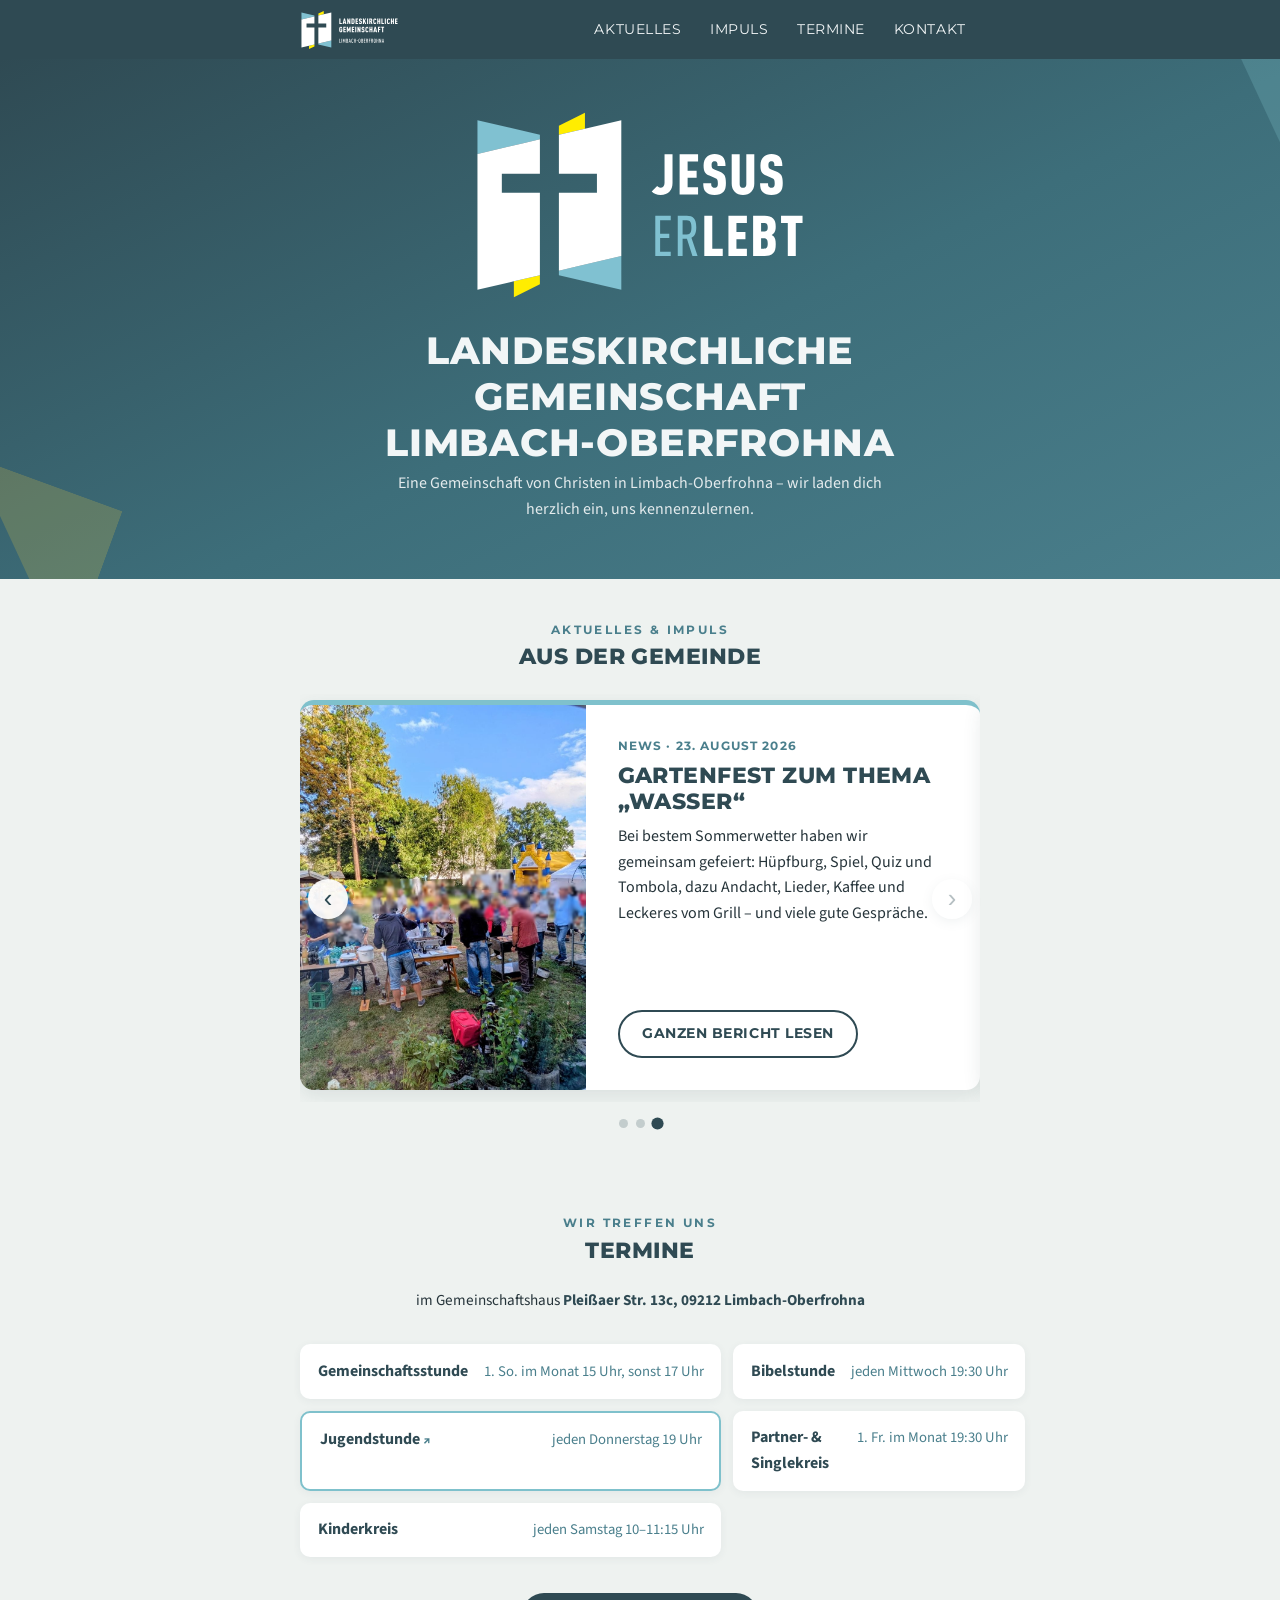
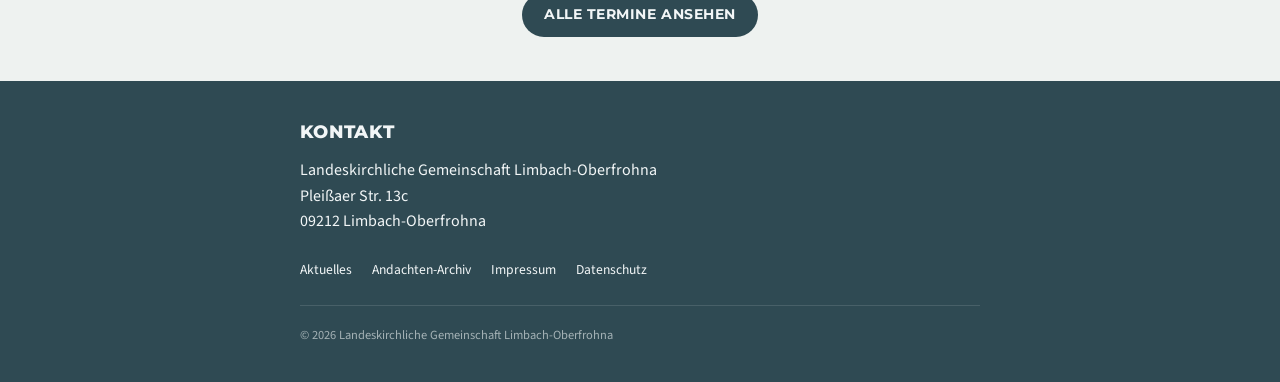
==== commit c2d5590b: "Gartenfest-Foto: Gesichter unkenntlich; Plock-Folie mit Flyer-Bild - assets/img/gartenfest-2026.jpg:" ====
--- a/index.html
+++ b/index.html
@@ -65,11 +65,8 @@
             </article>
 
             <article class="carousel__slide slide-card" aria-roledescription="Folie" aria-label="Beitrag 2">
-              <figure class="slide-card__media slide-card__media--brand">
-                <svg viewBox="0 0 24 24" fill="none" stroke="currentColor" stroke-width="1.6" stroke-linecap="round" stroke-linejoin="round" aria-hidden="true" focusable="false">
-                  <rect x="3" y="4.5" width="18" height="16" rx="2"/>
-                  <path d="M3 9.5h18M8 2.5v4M16 2.5v4"/>
-                </svg>
+              <figure class="slide-card__media slide-card__media--contain">
+                <img src="assets/img/gartenfest-einladung.jpg" alt="Einladungsflyer (Platzhalter) zu den Themenabenden" loading="lazy">
               </figure>
               <div class="slide-card__body">
                 <span class="slide-card__kicker">News · 4.–6. September 2026</span>
--- a/assets/css/style.css
+++ b/assets/css/style.css
@@ -319,6 +319,15 @@
   opacity: 0.9;
 }
 
+/* Hochformat-Bilder (z.B. Flyer) vollständig zeigen statt beschneiden */
+.slide-card__media--contain {
+  background: linear-gradient(155deg, var(--color-dark) 0%, var(--color-dark-2) 55%, var(--color-teal) 100%);
+}
+
+.slide-card__media--contain img {
+  object-fit: contain;
+}
+
 .slide-card__body {
   display: flex;
   flex-direction: column;
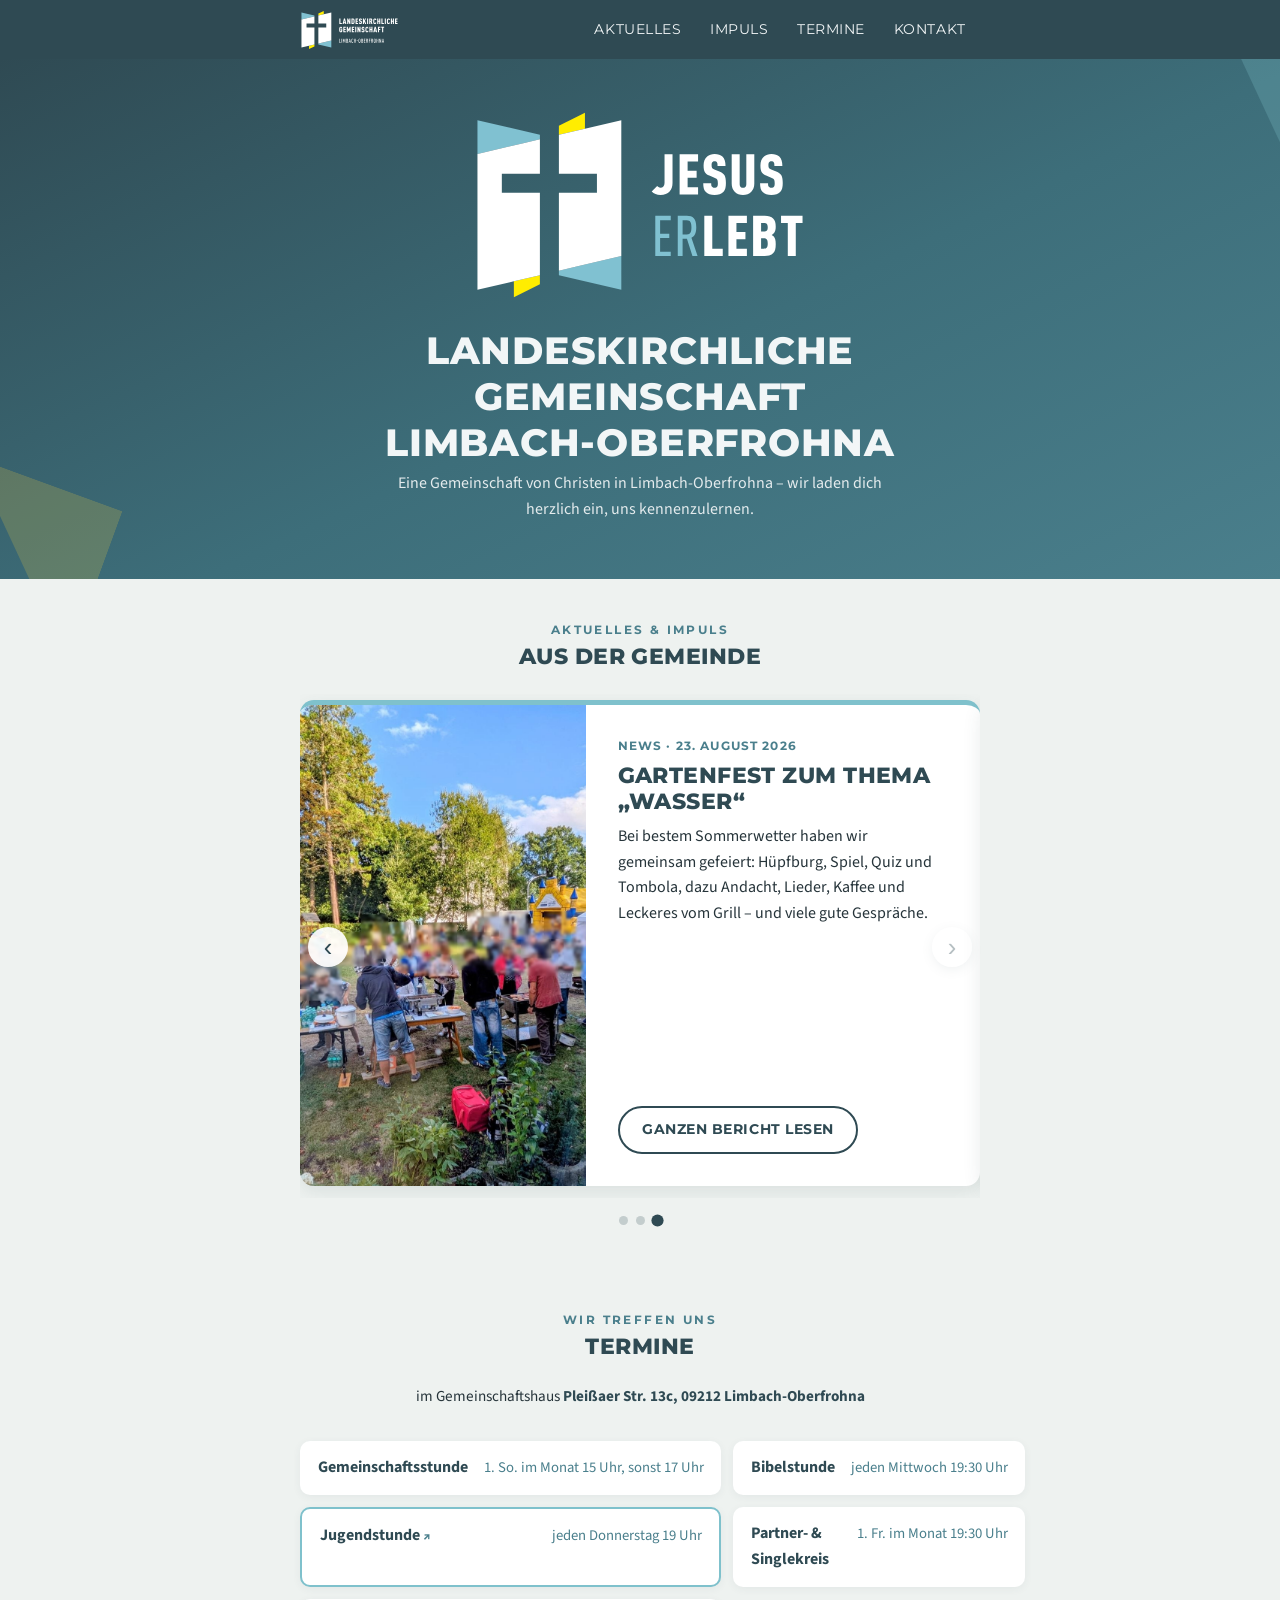
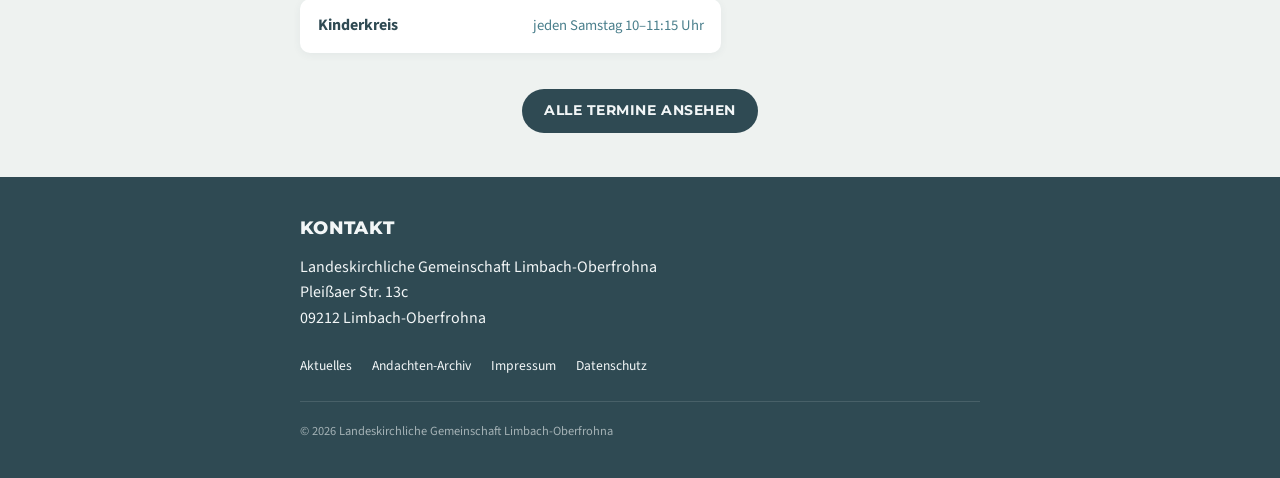
==== commit 1b9d913c: "Karussell: echtes Plock-Flyer-Bild und Monatsimpuls-Foto - assets/img/themenabende-plock.jpg: echter" ====
--- a/index.html
+++ b/index.html
@@ -66,7 +66,7 @@
 
             <article class="carousel__slide slide-card" aria-roledescription="Folie" aria-label="Beitrag 2">
               <figure class="slide-card__media slide-card__media--contain">
-                <img src="assets/img/gartenfest-einladung.jpg" alt="Einladungsflyer (Platzhalter) zu den Themenabenden" loading="lazy">
+                <img src="assets/img/themenabende-plock.jpg" alt="Flyer zu den Themenabenden mit Wilfried Plock, 4.–6. September 2026" loading="lazy">
               </figure>
               <div class="slide-card__body">
                 <span class="slide-card__kicker">News · 4.–6. September 2026</span>
@@ -77,11 +77,8 @@
             </article>
 
             <article class="carousel__slide slide-card" aria-roledescription="Folie" aria-label="Beitrag 3">
-              <figure class="slide-card__media slide-card__media--brand">
-                <svg viewBox="0 0 24 24" fill="none" stroke="currentColor" stroke-width="1.6" stroke-linecap="round" stroke-linejoin="round" aria-hidden="true" focusable="false">
-                  <path d="M12 6.4C10.4 5 7.9 4.5 4 4.9v12.4c3.9-.4 6.4.1 8 1.6 1.6-1.5 4.1-2 8-1.6V4.9c-3.9-.4-6.4.1-8 1.5z"/>
-                  <path d="M12 6.4V18.9"/>
-                </svg>
+              <figure class="slide-card__media">
+                <img src="assets/img/monatsimpuls.jpg" alt="Zwei Bergsteiger helfen sich gegenseitig den Grat hinauf – Sinnbild für Nachfolge und Begleitung" loading="lazy">
               </figure>
               <div class="slide-card__body">
                 <span class="slide-card__kicker">Monatsimpuls · September 2026</span>
